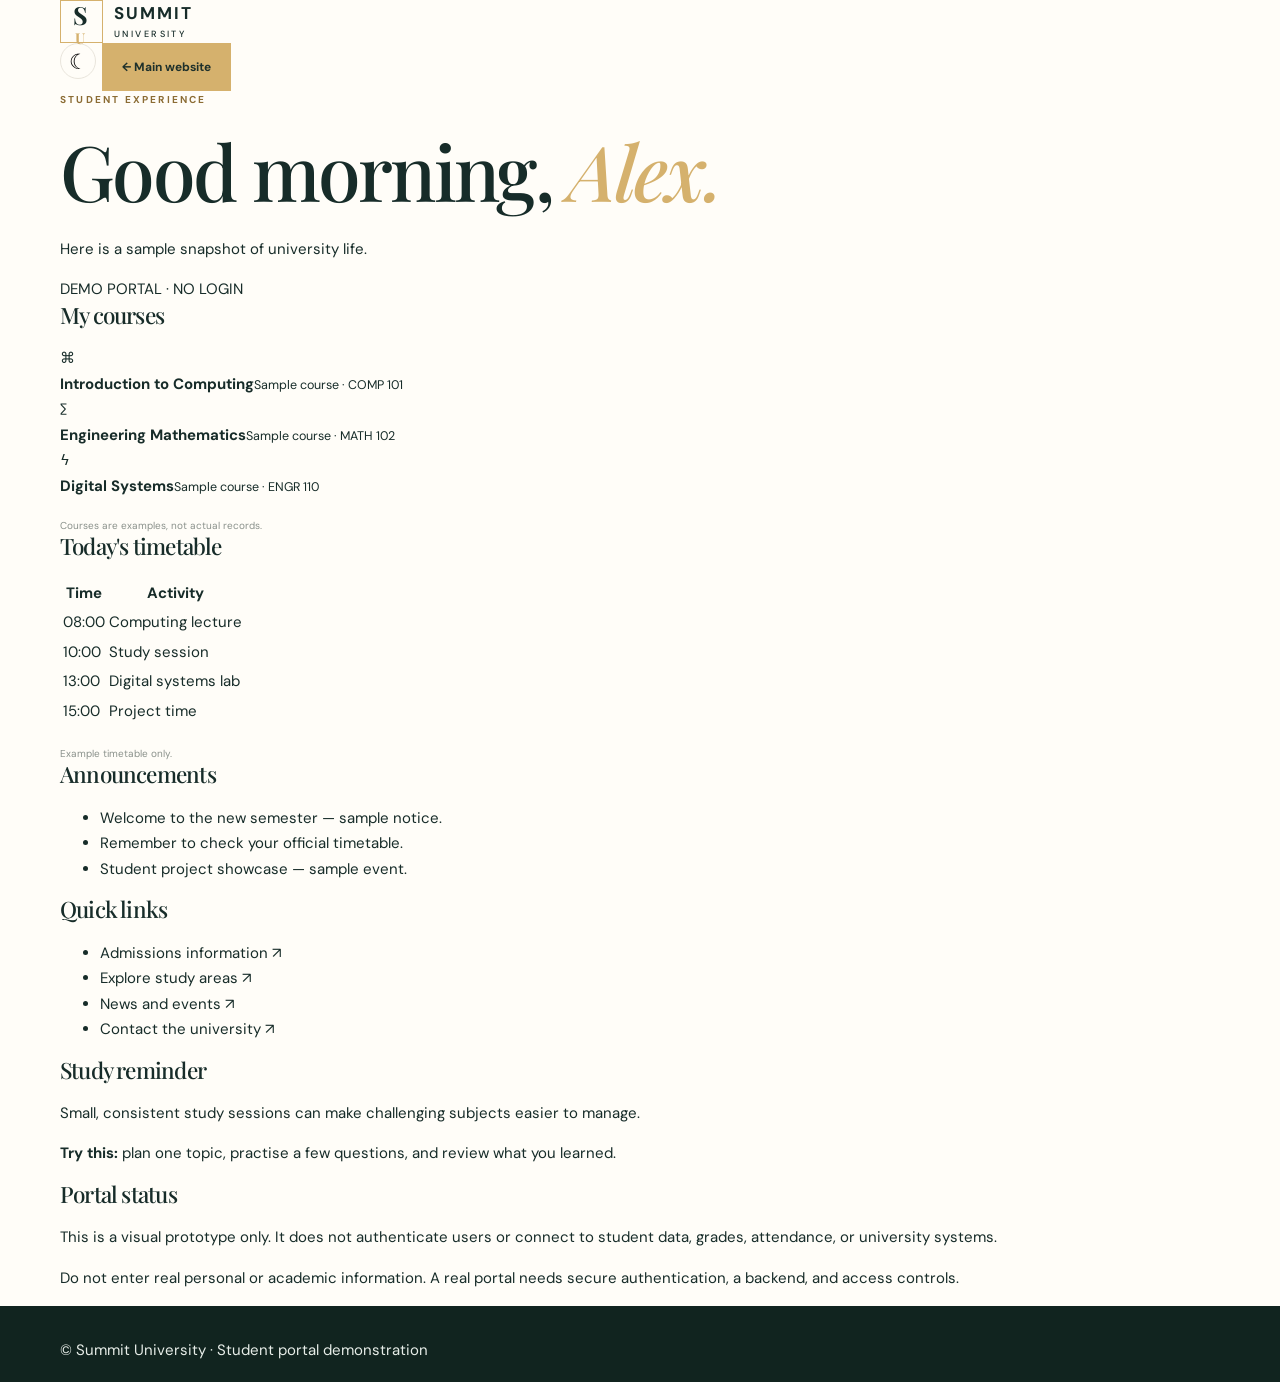
==== portal.html @ 03c4f58b "Add student portal dashboard visual demo" ====
<!doctype html>
<html lang="en">
<head><meta charset="utf-8"><meta name="viewport" content="width=device-width,initial-scale=1"><meta name="description" content="Summit University student portal visual demo"><title>Student Portal Preview | Summit University</title><link rel="preconnect" href="https://fonts.googleapis.com"><link rel="preconnect" href="https://fonts.gstatic.com" crossorigin><link href="https://fonts.googleapis.com/css2?family=DM+Sans:wght@400;500;600;700&family=Playfair+Display:wght@500;600&display=swap" rel="stylesheet"><link rel="stylesheet" href="styles.css"><script src="portal.js" defer></script></head>
<body class="portal-page"><header class="portal-header"><div class="wrap portal-nav"><a class="brand" href="index.html"><span class="crest">S<span>U</span></span><span>SUMMIT<small>UNIVERSITY</small></span></a><div class="header-tools"><button class="icon-button" id="theme-toggle" aria-label="Toggle dark mode">☾</button><a class="button gold" href="index.html">← Main website</a></div></div></header>
<main class="wrap portal-main"><div class="portal-welcome"><div><p class="eyebrow dark">STUDENT EXPERIENCE</p><h1>Good morning, <em>Alex.</em></h1><p>Here is a sample snapshot of university life.</p></div><span class="demo-label">DEMO PORTAL · NO LOGIN</span></div>
<div class="portal-grid"><section class="portal-card"><h2>My courses</h2><div class="portal-course"><span class="course-icon">⌘</span><div><b>Introduction to Computing</b><small>Sample course · COMP 101</small></div></div><div class="portal-course"><span class="course-icon">∑</span><div><b>Engineering Mathematics</b><small>Sample course · MATH 102</small></div></div><div class="portal-course"><span class="course-icon">ϟ</span><div><b>Digital Systems</b><small>Sample course · ENGR 110</small></div></div><p class="note">Courses are examples, not actual records.</p></section>
<section class="portal-card"><h2>Today's timetable</h2><table class="portal-table"><thead><tr><th>Time</th><th>Activity</th></tr></thead><tbody><tr><td>08:00</td><td>Computing lecture</td></tr><tr><td>10:00</td><td>Study session</td></tr><tr><td>13:00</td><td>Digital systems lab</td></tr><tr><td>15:00</td><td>Project time</td></tr></tbody></table><p class="note">Example timetable only.</p></section>
<section class="portal-card"><h2>Announcements</h2><ul><li>Welcome to the new semester — sample notice.</li><li>Remember to check your official timetable.</li><li>Student project showcase — sample event.</li></ul></section>
<section class="portal-card"><h2>Quick links</h2><ul><li><a href="index.html#admissions">Admissions information ↗</a></li><li><a href="index.html#academics">Explore study areas ↗</a></li><li><a href="index.html#news">News and events ↗</a></li><li><a href="index.html#contact">Contact the university ↗</a></li></ul></section>
<section class="portal-card"><h2>Study reminder</h2><p>Small, consistent study sessions can make challenging subjects easier to manage.</p><p><b>Try this:</b> plan one topic, practise a few questions, and review what you learned.</p></section>
<section class="portal-card"><h2>Portal status</h2><p>This is a visual prototype only. It does not authenticate users or connect to student data, grades, attendance, or university systems.</p><p>Do not enter real personal or academic information. A real portal needs secure authentication, a backend, and access controls.</p></section></div></main>
<footer class="portal-footer"><div class="wrap">© <span id="year"></span> Summit University · Student portal demonstration</div></footer></body></html>
---- styles.css ----
:root{--ink:#172c29;--green:#203e38;--gold:#d5b16d;--cream:#f5f2eb;--paper:#fffdf8;--muted:#6d7771;--serif:"Playfair Display",Georgia,serif;--sans:"DM Sans",Arial,sans-serif}*{box-sizing:border-box}html{scroll-behavior:smooth;scroll-padding-top:90px}body{margin:0;background:var(--paper);color:var(--ink);font-family:var(--sans);font-size:15px;line-height:1.7}img{display:block;width:100%;object-fit:cover}a{color:inherit;text-decoration:none}button,input,select,textarea{font:inherit}.wrap{width:min(1160px,calc(100% - 48px));margin:auto}.topline{background:#172c29;color:#d8ded9;font-size:11px;letter-spacing:.04em}.topinner{display:flex;justify-content:space-between;padding:8px 0}.topinner a{color:#fff}.header{background:var(--paper);position:sticky;top:0;z-index:10;border-bottom:1px solid #e9e5dc}.navrow{min-height:84px;display:flex;align-items:center;justify-content:space-between;gap:24px}.brand{display:flex;align-items:center;gap:11px;font-size:17px;font-weight:700;letter-spacing:.12em;line-height:1.15}.brand small{display:block;font-size:9px;letter-spacing:.27em;font-weight:500;margin-top:5px}.crest{height:43px;width:43px;border:1px solid var(--gold);display:grid;place-items:center;font-family:var(--serif);font-size:25px;position:relative}.crest span{font-size:15px;color:var(--gold)}nav{display:flex;align-items:center;gap:29px;font-size:12px;font-weight:600}nav a:not(.apply):hover,.underlink:hover{color:#b48b43}.apply{background:var(--green);color:#fff;padding:13px 17px}.menu{display:none;border:0;background:none;font-size:25px;color:var(--green)}.hero{min-height:600px;background:var(--green);color:white;position:relative;overflow:hidden;display:flex;align-items:center}.hero-photo{position:absolute;inset:0 0 0 39%;background:linear-gradient(90deg,#203e38 0%,rgba(32,62,56,.72) 20%,rgba(32,62,56,.1) 100%),url("https://images.unsplash.com/photo-1562774053-701939374585?auto=format&fit=crop&w=1800&q=90") center/cover}.hero-content{position:relative;padding:88px 0;z-index:1}.eyebrow{font-size:10px;letter-spacing:.22em;font-weight:700;color:var(--gold);margin:0 0 20px}.eyebrow.dark{color:#8b6c34}h1,h2,h3,p{margin-top:0}h1,h2{font-family:var(--serif);font-weight:500;letter-spacing:-.035em;line-height:1.1}h1{font-size:clamp(52px,6vw,82px);margin-bottom:24px}h1 em,h2 em{font-weight:500;color:var(--gold)}.hero-text{max-width:430px;color:#dce3de;font-size:15px;line-height:1.9}.actions{display:flex;align-items:center;gap:27px;margin:30px 0}.button{display:inline-flex;justify-content:center;align-items:center;gap:8px;border:0;padding:14px 20px;font-weight:700;font-size:12px;cursor:pointer}.gold{background:var(--gold);color:#1e302b}.gold:hover{background:#e4c58c}.underlink{font-size:12px;font-weight:700;border-bottom:1px solid currentColor;padding-bottom:4px}.hero-foot{margin-top:47px;font-family:var(--serif);font-style:italic;font-size:14px;color:#c8d3cd}.vertical{position:absolute;right:25px;bottom:40px;writing-mode:vertical-rl;font-size:9px;letter-spacing:.24em;color:#e5d5b2}.quick{background:#fffdf8;border-bottom:1px solid #e9e5dc}.quickgrid{display:grid;grid-template-columns:repeat(3,1fr)}.quickgrid>a{display:flex;align-items:center;gap:17px;padding:25px 23px;border-right:1px solid #e9e5dc}.quickgrid>a:first-child{border-left:1px solid #e9e5dc}.quickgrid>a>span{color:#a17c3f;font-size:24px}.quickgrid b,.quickgrid small{display:block}.quickgrid b{font-size:12px}.quickgrid small{font-size:11px;color:var(--muted)}.quickgrid i{margin-left:auto;font-style:normal}.section{padding:105px 0}.about{display:grid;grid-template-columns:1fr 1fr;align-items:center;gap:95px}.aboutpic{position:relative;padding:0 25px 25px 0}.aboutpic img{height:475px}.aboutpic:after{content:"";position:absolute;z-index:-1;right:0;bottom:0;width:72%;height:72%;background:#e9e2d3}.piclabel{position:absolute;left:-15px;bottom:57px;background:#fffdf8;padding:13px 18px;font-size:10px;box-shadow:0 10px 30px #15251b12}.floatcard{position:absolute;right:0;top:28px;background:var(--gold);padding:17px 22px;display:flex;flex-direction:column}.floatcard b{font-family:var(--serif);font-size:19px}.floatcard small{font-size:10px}.about h2,.section h2,.contact h2,.admissions h2{font-size:clamp(40px,4.5vw,58px);margin-bottom:24px}.about h2 em,.section h2 em{color:#a17c3f}.lead{font-family:var(--serif);font-size:20px;line-height:1.5}.muted{color:var(--muted);font-size:13px;line-height:1.9}.darklink{display:inline-block;margin-top:12px;color:var(--ink)}.stats{display:flex;gap:30px;border-top:1px solid #e3ded3;margin-top:35px;padding-top:24px}.stats div{display:flex;flex-direction:column}.stats b{font-family:var(--serif);font-size:26px;color:#a17c3f}.stats small{font-size:10px;color:var(--muted)}.academics{background:var(--cream)}.sectionhead{display:flex;align-items:end;justify-content:space-between;gap:40px;margin-bottom:35px}.sectionhead h2{margin:0}.sectionhead>.muted{max-width:390px;margin-bottom:6px}.programs{display:grid;grid-template-columns:repeat(3,1fr);gap:19px}.program{height:410px;position:relative;overflow:hidden;background:#1c302b;color:white}.program img{height:100%;transition:transform .6s}.program:hover img{transform:scale(1.06)}.shade{position:absolute;inset:0;background:linear-gradient(0deg,rgba(12,26,22,.92),transparent 78%)}.programtext{position:absolute;left:27px;right:22px;bottom:26px}.programtext small{font-size:9px;letter-spacing:.17em;color:#e6c783}.program h3{font-family:var(--serif);font-weight:500;font-size:29px;line-height:1.18;margin:12px 0 23px}.programtext a{display:flex;justify-content:space-between;border-top:1px solid #ffffff65;padding-top:12px;font-size:11px}.note{font-size:10px;color:#8a918b;line-height:1.7;margin:18px 0 0}.admissions{position:relative;background:#1c3933;color:#fff;padding:95px 0;overflow:hidden}.admitphoto{position:absolute;inset:0 0 0 54%;background:linear-gradient(90deg,#1c3933 0%,rgba(28,57,51,.82) 25%,rgba(28,57,51,.48) 100%),url("https://images.unsplash.com/photo-1523050854058-8df90110c9f1?auto=format&fit=crop&w=1200&q=85") center/cover}.admitgrid{position:relative;display:grid;grid-template-columns:.85fr 1fr;gap:100px;align-items:center}.admissions h2{font-size:55px}.admissions>div p:not(.eyebrow):not(.note){color:#d0d9d3;font-size:13px;max-width:370px;margin-bottom:25px}.steps{border-top:1px solid #ffffff4d}.steps article{display:grid;grid-template-columns:35px 1fr 18px;gap:14px;align-items:start;padding:20px 0;border-bottom:1px solid #ffffff4d}.steps article>span{font-family:var(--serif);font-size:18px;color:var(--gold)}.steps h3{font-size:14px;margin:0 0 4px}.steps article p{font-size:11px!important;margin:0!important}.steps article>b{color:var(--gold)}.lightnote{color:#c0ccc5}.newsgrid{display:grid;grid-template-columns:repeat(3,1fr);gap:27px}.newsgrid article>img{height:220px;margin-bottom:18px}.meta{font-size:9px;letter-spacing:.12em;color:#9b783c;font-weight:700;margin-bottom:9px}.newsgrid h3{font-family:var(--serif);font-size:22px;font-weight:500;line-height:1.35;margin-bottom:10px}.contact{background:#172e29;color:white;padding:90px 0}.contactgrid{display:grid;grid-template-columns:1fr 1fr;gap:100px}.contact h2{font-size:56px}.contact>div p:not(.eyebrow):not(.note){max-width:430px;color:#c7d2cc;font-size:13px}.detail{display:flex;align-items:center;gap:16px;margin-top:25px}.detail>span{width:38px;height:38px;display:grid;place-items:center;border:1px solid #71857c;color:var(--gold)}.detail small,.detail b{display:block}.detail small{font-size:9px;letter-spacing:.15em;color:#c5b183}.detail b{font-size:12px;font-weight:500}.form{background:#fffdf8;color:var(--ink);padding:30px 34px}.form h3{font-family:var(--serif);font-size:27px;font-weight:500;margin-bottom:4px}.form>p{font-size:11px;color:var(--muted)}.form label{display:block;font-size:11px;font-weight:700;margin:13px 0 5px}.form input,.form select,.form textarea{width:100%;border:1px solid #dcded7;background:white;padding:11px 12px;color:var(--ink);font-size:12px;border-radius:0}.form textarea{resize:vertical}.form .button{margin-top:18px}.form #feedback{margin:12px 0 0;color:#256b49;font-size:12px}.form .note{display:block}footer{background:#11241f;color:#e7ede8;padding:32px 0 18px}.footertop{display:flex;align-items:center;justify-content:space-between;padding-bottom:25px}.footertop p{font-family:var(--serif);font-size:18px;font-style:italic;color:#c9d2cc;margin:0}.footertop>a:last-child{font-size:11px}.footerbottom{border-top:1px solid #ffffff24;padding-top:16px;display:flex;justify-content:space-between;font-size:10px;color:#aebbb3}@media(max-width:850px){.wrap{width:min(100% - 36px,650px)}.navrow{min-height:72px}.menu{display:block}nav{display:none;position:absolute;top:72px;left:0;right:0;background:var(--paper);padding:20px 24px 26px;flex-direction:column;align-items:stretch;gap:0;border-bottom:1px solid #ddd}nav.open{display:flex}nav a{padding:12px 0}.apply{text-align:center;margin-top:8px}.hero{min-height:570px}.hero-photo{left:0;opacity:.65;background-image:linear-gradient(90deg,rgba(22,48,41,.95),rgba(22,48,41,.55)),url("https://images.unsplash.com/photo-1562774053-701939374585?auto=format&fit=crop&w=1300&q=85")}.hero-content{padding:75px 0}.vertical{display:none}.quickgrid>a{padding:18px 10px;gap:10px}.quickgrid b{font-size:10px}.quickgrid small{font-size:9px}.quickgrid>a>span{font-size:20px}.about{gap:40px}.aboutpic img{height:380px}.stats{gap:15px}.stats small{font-size:9px}.program{height:350px}.programtext{left:17px;right:15px}.program h3{font-size:24px}.admitgrid{gap:40px}.contactgrid{gap:40px}}@media(max-width:620px){.topinner{font-size:9px}.topinner span:last-child{display:none}h1{font-size:56px}.hero{min-height:550px}.hero-text{max-width:330px}.actions{align-items:flex-start;flex-direction:column;gap:17px}.quickgrid{grid-template-columns:1fr}.quickgrid>a,.quickgrid>a:first-child{border-left:0;border-right:0;border-bottom:1px solid #e9e5dc;padding:15px 4px}.quickgrid>a:last-child{border-bottom:0}.section{padding:70px 0}.about{grid-template-columns:1fr;gap:48px}.aboutpic{max-width:470px;margin:auto;width:100%}.aboutpic img{height:380px}.about h2,.section h2{font-size:46px}.sectionhead{display:block}.sectionhead>.muted{margin-top:20px}.programs,.newsgrid{grid-template-columns:1fr}.program{height:390px}.newsgrid{gap:34px}.newsgrid article>img{height:230px}.admissions{padding:70px 0}.admitphoto{inset:0;background:linear-gradient(90deg,rgba(28,57,51,.94),rgba(28,57,51,.87)),url("https://images.unsplash.com/photo-1523050854058-8df90110c9f1?auto=format&fit=crop&w=900&q=80") center/cover}.admitgrid{grid-template-columns:1fr;gap:45px}.admissions h2{font-size:48px}.contact{padding:70px 0}.contactgrid{grid-template-columns:1fr;gap:40px}.contact h2{font-size:48px}.form{padding:25px 20px}.footertop{flex-wrap:wrap;gap:22px}.footertop p{font-size:15px}.footerbottom{gap:8px;flex-direction:column}.stats{justify-content:space-between}}
/* Interactive enhancements */
.header-tools{display:flex;gap:6px}.icon-button{width:36px;height:36px;border:1px solid #e9e5dc;background:transparent;border-radius:50%;font-size:21px;cursor:pointer}.program-controls{display:flex;justify-content:space-between;align-items:center;gap:16px;margin-bottom:22px}.search-field{display:flex;align-items:center;gap:10px;border:1px solid #e9e5dc;background:#fffdf8;padding:0 13px;min-height:44px;min-width:250px}.search-field input{border:0;outline:0;background:transparent;width:100%;font-size:12px}.filter-buttons{display:flex;gap:7px;flex-wrap:wrap}.filter{border:1px solid #e9e5dc;background:#fffdf8;padding:9px 13px;font-size:11px;cursor:pointer}.filter.active,.filter:hover{background:#203e38;color:white}.program[hidden]{display:none}.empty-state{padding:24px;text-align:center;color:#6d7771}.gallery{display:grid;grid-template-columns:repeat(3,1fr);gap:14px}.gallery-item{position:relative;border:0;padding:0;height:220px;overflow:hidden;cursor:pointer;background:#203e38;color:white}.gallery-item img{height:100%;transition:transform .4s}.gallery-item:hover img{transform:scale(1.05)}.gallery-item span{position:absolute;left:14px;bottom:12px;font-size:12px;font-weight:700;text-shadow:0 1px 5px #000}.faq-layout{display:grid;grid-template-columns:.8fr 1.2fr;gap:70px}.faq-list details{border-bottom:1px solid #e9e5dc}.faq-list details:first-child{border-top:1px solid #e9e5dc}.faq-list summary{cursor:pointer;padding:18px 24px 18px 0;font-size:13px;font-weight:700}.faq-list details p{font-size:12px;color:#6d7771}.portal-promo{background:#203e38;color:white;padding:48px 0}.portal-promo-inner{display:flex;align-items:center;justify-content:space-between;gap:28px}.portal-promo h2{font:500 36px var(--serif);margin-bottom:10px}.portal-promo p:not(.eyebrow){color:#d0d9d3;font-size:12px}.back-top{position:fixed;right:20px;bottom:20px;width:42px;height:42px;border:0;border-radius:50%;background:#d5b16d;color:#1e302b;font-size:22px;cursor:pointer;opacity:0;pointer-events:none;z-index:8}.back-top.visible{opacity:1;pointer-events:auto}.modal{border:1px solid #e9e5dc;padding:24px;width:min(650px,calc(100% - 28px));max-height:85vh;overflow:auto;background:#fffdf8;color:#172c29}.modal::backdrop{background:#07140fc9}.modal form{display:flex;justify-content:flex-end}.modal-close{border:0;background:transparent;font-size:28px;cursor:pointer}.search-results a{display:block;padding:12px;border-bottom:1px solid #e9e5dc}.image-modal img{max-height:70vh;object-fit:contain}.footer-links{display:flex;flex-wrap:wrap;gap:16px;font-size:11px}
@media(max-width:850px){.program-controls{align-items:stretch;flex-direction:column}.search-field{min-width:0}.faq-layout{gap:30px}}
@media(max-width:620px){.gallery{grid-template-columns:1fr 1fr}.gallery-item{height:170px}.faq-layout{grid-template-columns:1fr;gap:20px}.portal-promo-inner{align-items:flex-start;flex-direction:column}.footer-links{width:100%}}
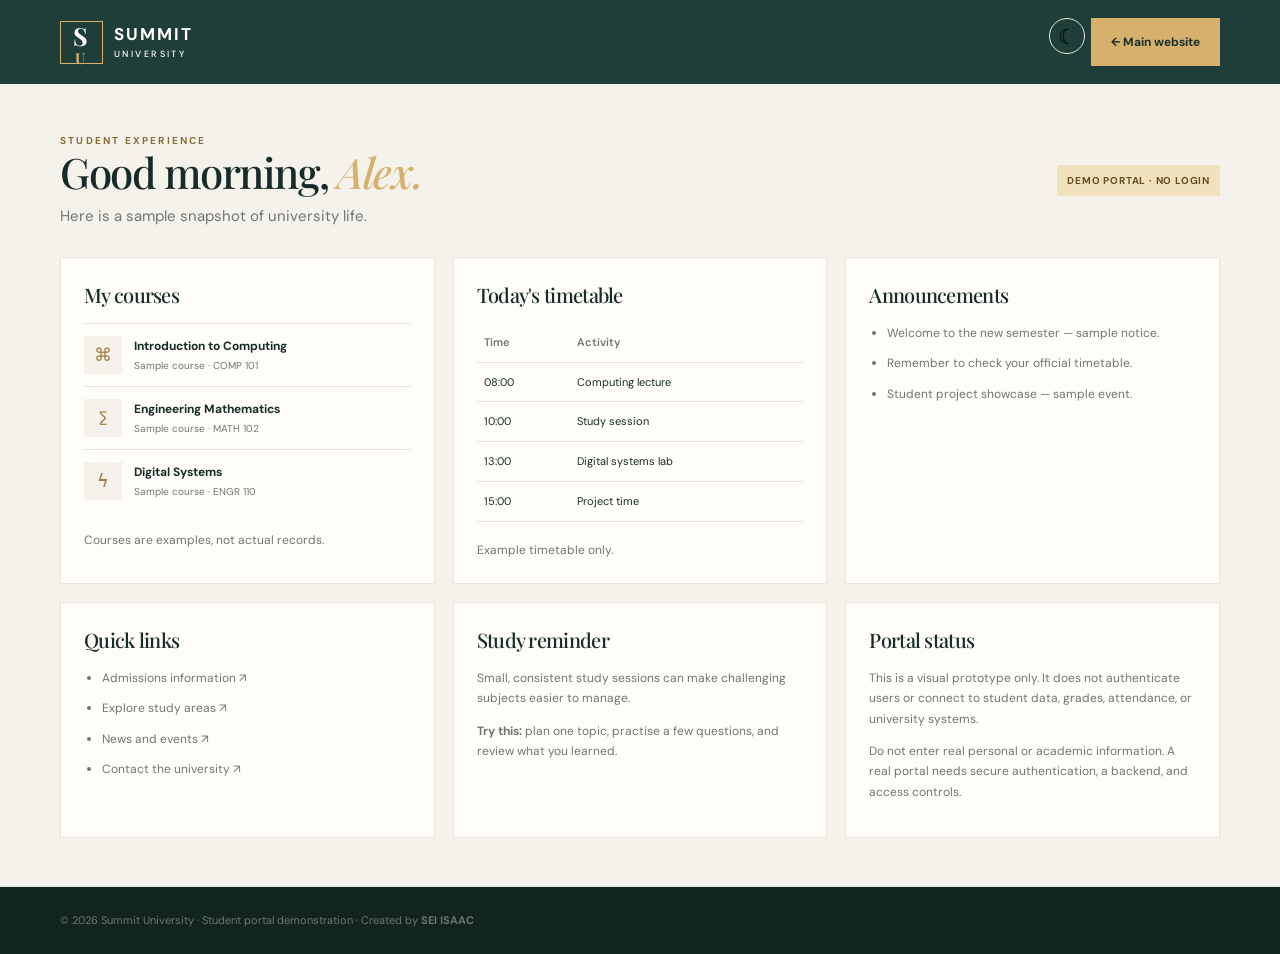
==== commit f6a1bd0d: "Credit SEI ISAAC on student portal preview" ====
--- a/portal.html
+++ b/portal.html
@@ -9,4 +9,4 @@
 <section class="portal-card"><h2>Quick links</h2><ul><li><a href="index.html#admissions">Admissions information ↗</a></li><li><a href="index.html#academics">Explore study areas ↗</a></li><li><a href="index.html#news">News and events ↗</a></li><li><a href="index.html#contact">Contact the university ↗</a></li></ul></section>
 <section class="portal-card"><h2>Study reminder</h2><p>Small, consistent study sessions can make challenging subjects easier to manage.</p><p><b>Try this:</b> plan one topic, practise a few questions, and review what you learned.</p></section>
 <section class="portal-card"><h2>Portal status</h2><p>This is a visual prototype only. It does not authenticate users or connect to student data, grades, attendance, or university systems.</p><p>Do not enter real personal or academic information. A real portal needs secure authentication, a backend, and access controls.</p></section></div></main>
-<footer class="portal-footer"><div class="wrap">© <span id="year"></span> Summit University · Student portal demonstration</div></footer></body></html>+<footer class="portal-footer"><div class="wrap">© <span id="year"></span> Summit University · Student portal demonstration · Created by <strong class="creator-credit">SEI ISAAC</strong></div></footer></body></html>
--- a/styles.css
+++ b/styles.css
@@ -3,3 +3,21 @@
 .header-tools{display:flex;gap:6px}.icon-button{width:36px;height:36px;border:1px solid #e9e5dc;background:transparent;border-radius:50%;font-size:21px;cursor:pointer}.program-controls{display:flex;justify-content:space-between;align-items:center;gap:16px;margin-bottom:22px}.search-field{display:flex;align-items:center;gap:10px;border:1px solid #e9e5dc;background:#fffdf8;padding:0 13px;min-height:44px;min-width:250px}.search-field input{border:0;outline:0;background:transparent;width:100%;font-size:12px}.filter-buttons{display:flex;gap:7px;flex-wrap:wrap}.filter{border:1px solid #e9e5dc;background:#fffdf8;padding:9px 13px;font-size:11px;cursor:pointer}.filter.active,.filter:hover{background:#203e38;color:white}.program[hidden]{display:none}.empty-state{padding:24px;text-align:center;color:#6d7771}.gallery{display:grid;grid-template-columns:repeat(3,1fr);gap:14px}.gallery-item{position:relative;border:0;padding:0;height:220px;overflow:hidden;cursor:pointer;background:#203e38;color:white}.gallery-item img{height:100%;transition:transform .4s}.gallery-item:hover img{transform:scale(1.05)}.gallery-item span{position:absolute;left:14px;bottom:12px;font-size:12px;font-weight:700;text-shadow:0 1px 5px #000}.faq-layout{display:grid;grid-template-columns:.8fr 1.2fr;gap:70px}.faq-list details{border-bottom:1px solid #e9e5dc}.faq-list details:first-child{border-top:1px solid #e9e5dc}.faq-list summary{cursor:pointer;padding:18px 24px 18px 0;font-size:13px;font-weight:700}.faq-list details p{font-size:12px;color:#6d7771}.portal-promo{background:#203e38;color:white;padding:48px 0}.portal-promo-inner{display:flex;align-items:center;justify-content:space-between;gap:28px}.portal-promo h2{font:500 36px var(--serif);margin-bottom:10px}.portal-promo p:not(.eyebrow){color:#d0d9d3;font-size:12px}.back-top{position:fixed;right:20px;bottom:20px;width:42px;height:42px;border:0;border-radius:50%;background:#d5b16d;color:#1e302b;font-size:22px;cursor:pointer;opacity:0;pointer-events:none;z-index:8}.back-top.visible{opacity:1;pointer-events:auto}.modal{border:1px solid #e9e5dc;padding:24px;width:min(650px,calc(100% - 28px));max-height:85vh;overflow:auto;background:#fffdf8;color:#172c29}.modal::backdrop{background:#07140fc9}.modal form{display:flex;justify-content:flex-end}.modal-close{border:0;background:transparent;font-size:28px;cursor:pointer}.search-results a{display:block;padding:12px;border-bottom:1px solid #e9e5dc}.image-modal img{max-height:70vh;object-fit:contain}.footer-links{display:flex;flex-wrap:wrap;gap:16px;font-size:11px}
 @media(max-width:850px){.program-controls{align-items:stretch;flex-direction:column}.search-field{min-width:0}.faq-layout{gap:30px}}
 @media(max-width:620px){.gallery{grid-template-columns:1fr 1fr}.gallery-item{height:170px}.faq-layout{grid-template-columns:1fr;gap:20px}.portal-promo-inner{align-items:flex-start;flex-direction:column}.footer-links{width:100%}}
+
+/* Student portal preview */
+.portal-page{min-height:100vh;background:#f5f2eb}.portal-header{background:#203e38;color:white;padding:18px 0}.portal-nav{display:flex;justify-content:space-between;align-items:center;gap:18px}.portal-main{padding:48px 0}.portal-welcome{display:flex;justify-content:space-between;gap:20px;align-items:center;margin-bottom:28px}.portal-welcome h1{font-size:42px;margin:0 0 8px}.portal-welcome p{color:#6d7771;margin:0}.demo-label{display:inline-block;padding:7px 10px;background:#f1e2bd;color:#654b1e;font-size:10px;font-weight:700;letter-spacing:.08em}.portal-grid{display:grid;grid-template-columns:repeat(3,1fr);gap:18px}.portal-card{background:#fffdf8;border:1px solid #e9e5dc;padding:23px}.portal-card h2{font:500 20px var(--serif);margin:0 0 15px}.portal-card p,.portal-card li{font-size:12px;color:#6d7771}.portal-card ul{padding-left:18px}.portal-card li{margin-bottom:10px}.portal-course{display:flex;align-items:center;gap:12px;padding:12px 0;border-top:1px solid #e9e5dc}.course-icon{width:38px;height:38px;background:#f5f2eb;display:grid;place-items:center;color:#a17c3f;font-size:18px}.portal-course b,.portal-course small{display:block}.portal-course b{font-size:12px}.portal-course small{font-size:10px;color:#6d7771}.portal-table{width:100%;border-collapse:collapse;font-size:11px}.portal-table th,.portal-table td{text-align:left;padding:10px 7px;border-bottom:1px solid #e9e5dc}.portal-table th{color:#6d7771;font-weight:600}.portal-footer{padding:24px 0;color:#6d7771;font-size:11px;border-top:1px solid #e9e5dc}.portal-page[data-theme="dark"]{background:#111d19;color:#e9eee9}.portal-page[data-theme="dark"] .portal-card{background:#1b2b25;color:#e9eee9;border-color:#34453e}.portal-page[data-theme="dark"] .portal-card p,.portal-page[data-theme="dark"] .portal-welcome p{color:#aab7af}@media(max-width:850px){.portal-grid{grid-template-columns:repeat(2,1fr)}}@media(max-width:620px){.portal-main{padding:32px 0}.portal-welcome{align-items:flex-start;flex-direction:column}.portal-welcome h1{font-size:34px}.portal-grid{grid-template-columns:1fr}.portal-nav .brand{font-size:14px}}
+
+/* Accessibility and theme refinements */
+.skip-link{position:absolute;left:12px;top:-100px;background:#d5b16d;color:#172c29;padding:10px 14px;z-index:99}.skip-link:focus{top:12px}
+html[data-theme="dark"] body,html[data-theme="dark"] .header,html[data-theme="dark"] .quick{background:var(--paper);color:var(--ink)}
+html[data-theme="dark"] .academics,html[data-theme="dark"] .faq-section{background:var(--cream)}
+html[data-theme="dark"] .quickgrid>a,html[data-theme="dark"] .stats,html[data-theme="dark"] .faq-list details{border-color:var(--line)}
+html[data-theme="dark"] .form,html[data-theme="dark"] .piclabel,html[data-theme="dark"] .modal{background:var(--card);color:var(--ink)}
+html[data-theme="dark"] .form input,html[data-theme="dark"] .form textarea,html[data-theme="dark"] .form select{background:#14231e;color:var(--ink);border-color:var(--line)}
+html[data-theme="dark"] .filter,html[data-theme="dark"] .search-field{background:var(--card);color:var(--ink);border-color:var(--line)}
+html[data-theme="dark"] .filter.active{background:var(--green);color:white}
+html[data-theme="dark"] .events-panel{background:var(--cream)}
+html[data-theme="dark"] .portal-page{background:#111d19;color:#e9eee9}
+html[data-theme="dark"] .portal-card{background:#1b2b25;color:#e9eee9;border-color:#34453e}
+html[data-theme="dark"] .portal-card p,html[data-theme="dark"] .portal-welcome p{color:#aab7af}
+@media(prefers-reduced-motion:reduce){html{scroll-behavior:auto}*,*::before,*::after{transition:none!important}}
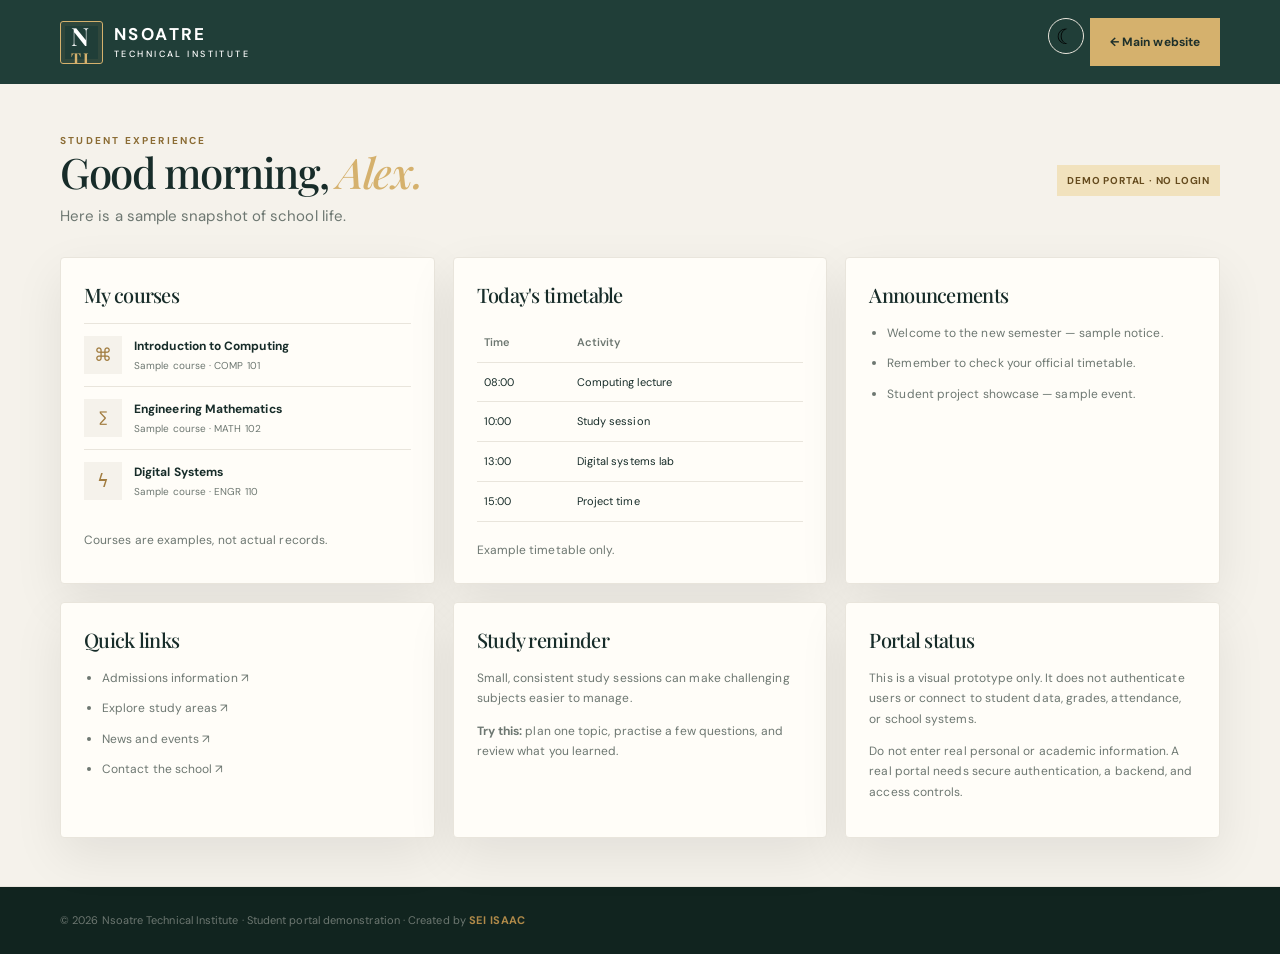
==== commit a68c17ed: "Rebrand student portal preview for NTI" ====
--- a/portal.html
+++ b/portal.html
@@ -1,12 +1,12 @@
 <!doctype html>
 <html lang="en">
-<head><meta charset="utf-8"><meta name="viewport" content="width=device-width,initial-scale=1"><meta name="description" content="Summit University student portal visual demo"><title>Student Portal Preview | Summit University</title><link rel="preconnect" href="https://fonts.googleapis.com"><link rel="preconnect" href="https://fonts.gstatic.com" crossorigin><link href="https://fonts.googleapis.com/css2?family=DM+Sans:wght@400;500;600;700&family=Playfair+Display:wght@500;600&display=swap" rel="stylesheet"><link rel="stylesheet" href="styles.css"><script src="portal.js" defer></script></head>
-<body class="portal-page"><header class="portal-header"><div class="wrap portal-nav"><a class="brand" href="index.html"><span class="crest">S<span>U</span></span><span>SUMMIT<small>UNIVERSITY</small></span></a><div class="header-tools"><button class="icon-button" id="theme-toggle" aria-label="Toggle dark mode">☾</button><a class="button gold" href="index.html">← Main website</a></div></div></header>
-<main class="wrap portal-main"><div class="portal-welcome"><div><p class="eyebrow dark">STUDENT EXPERIENCE</p><h1>Good morning, <em>Alex.</em></h1><p>Here is a sample snapshot of university life.</p></div><span class="demo-label">DEMO PORTAL · NO LOGIN</span></div>
+<head><meta charset="utf-8"><meta name="viewport" content="width=device-width,initial-scale=1"><meta name="description" content="Nsoatre Technical Institute student portal visual demo"><title>Student Portal Preview | Nsoatre Technical Institute</title><link rel="preconnect" href="https://fonts.googleapis.com"><link rel="preconnect" href="https://fonts.gstatic.com" crossorigin><link href="https://fonts.googleapis.com/css2?family=DM+Sans:wght@400;500;600;700&family=Playfair+Display:wght@500;600&display=swap" rel="stylesheet"><link rel="stylesheet" href="styles.css"><script src="portal.js" defer></script></head>
+<body class="portal-page"><header class="portal-header"><div class="wrap portal-nav"><a class="brand" href="index.html"><span class="crest">N<span>TI</span></span><span>NSOATRE<small>TECHNICAL INSTITUTE</small></span></a><div class="header-tools"><button class="icon-button" id="theme-toggle" aria-label="Toggle dark mode">☾</button><a class="button gold" href="index.html">← Main website</a></div></div></header>
+<main class="wrap portal-main"><div class="portal-welcome"><div><p class="eyebrow dark">STUDENT EXPERIENCE</p><h1>Good morning, <em>Alex.</em></h1><p>Here is a sample snapshot of school life.</p></div><span class="demo-label">DEMO PORTAL · NO LOGIN</span></div>
 <div class="portal-grid"><section class="portal-card"><h2>My courses</h2><div class="portal-course"><span class="course-icon">⌘</span><div><b>Introduction to Computing</b><small>Sample course · COMP 101</small></div></div><div class="portal-course"><span class="course-icon">∑</span><div><b>Engineering Mathematics</b><small>Sample course · MATH 102</small></div></div><div class="portal-course"><span class="course-icon">ϟ</span><div><b>Digital Systems</b><small>Sample course · ENGR 110</small></div></div><p class="note">Courses are examples, not actual records.</p></section>
 <section class="portal-card"><h2>Today's timetable</h2><table class="portal-table"><thead><tr><th>Time</th><th>Activity</th></tr></thead><tbody><tr><td>08:00</td><td>Computing lecture</td></tr><tr><td>10:00</td><td>Study session</td></tr><tr><td>13:00</td><td>Digital systems lab</td></tr><tr><td>15:00</td><td>Project time</td></tr></tbody></table><p class="note">Example timetable only.</p></section>
 <section class="portal-card"><h2>Announcements</h2><ul><li>Welcome to the new semester — sample notice.</li><li>Remember to check your official timetable.</li><li>Student project showcase — sample event.</li></ul></section>
-<section class="portal-card"><h2>Quick links</h2><ul><li><a href="index.html#admissions">Admissions information ↗</a></li><li><a href="index.html#academics">Explore study areas ↗</a></li><li><a href="index.html#news">News and events ↗</a></li><li><a href="index.html#contact">Contact the university ↗</a></li></ul></section>
+<section class="portal-card"><h2>Quick links</h2><ul><li><a href="index.html#admissions">Admissions information ↗</a></li><li><a href="index.html#academics">Explore study areas ↗</a></li><li><a href="index.html#news">News and events ↗</a></li><li><a href="index.html#contact">Contact the school ↗</a></li></ul></section>
 <section class="portal-card"><h2>Study reminder</h2><p>Small, consistent study sessions can make challenging subjects easier to manage.</p><p><b>Try this:</b> plan one topic, practise a few questions, and review what you learned.</p></section>
-<section class="portal-card"><h2>Portal status</h2><p>This is a visual prototype only. It does not authenticate users or connect to student data, grades, attendance, or university systems.</p><p>Do not enter real personal or academic information. A real portal needs secure authentication, a backend, and access controls.</p></section></div></main>
-<footer class="portal-footer"><div class="wrap">© <span id="year"></span> Summit University · Student portal demonstration · Created by <strong class="creator-credit">SEI ISAAC</strong></div></footer></body></html>+<section class="portal-card"><h2>Portal status</h2><p>This is a visual prototype only. It does not authenticate users or connect to student data, grades, attendance, or school systems.</p><p>Do not enter real personal or academic information. A real portal needs secure authentication, a backend, and access controls.</p></section></div></main>
+<footer class="portal-footer"><div class="wrap">© <span id="year"></span> Nsoatre Technical Institute · Student portal demonstration · Created by <strong class="creator-credit">SEI ISAAC</strong></div></footer></body></html>
--- a/styles.css
+++ b/styles.css
@@ -1,4 +1,4 @@
-:root{--ink:#172c29;--green:#203e38;--gold:#d5b16d;--cream:#f5f2eb;--paper:#fffdf8;--muted:#6d7771;--serif:"Playfair Display",Georgia,serif;--sans:"DM Sans",Arial,sans-serif}*{box-sizing:border-box}html{scroll-behavior:smooth;scroll-padding-top:90px}body{margin:0;background:var(--paper);color:var(--ink);font-family:var(--sans);font-size:15px;line-height:1.7}img{display:block;width:100%;object-fit:cover}a{color:inherit;text-decoration:none}button,input,select,textarea{font:inherit}.wrap{width:min(1160px,calc(100% - 48px));margin:auto}.topline{background:#172c29;color:#d8ded9;font-size:11px;letter-spacing:.04em}.topinner{display:flex;justify-content:space-between;padding:8px 0}.topinner a{color:#fff}.header{background:var(--paper);position:sticky;top:0;z-index:10;border-bottom:1px solid #e9e5dc}.navrow{min-height:84px;display:flex;align-items:center;justify-content:space-between;gap:24px}.brand{display:flex;align-items:center;gap:11px;font-size:17px;font-weight:700;letter-spacing:.12em;line-height:1.15}.brand small{display:block;font-size:9px;letter-spacing:.27em;font-weight:500;margin-top:5px}.crest{height:43px;width:43px;border:1px solid var(--gold);display:grid;place-items:center;font-family:var(--serif);font-size:25px;position:relative}.crest span{font-size:15px;color:var(--gold)}nav{display:flex;align-items:center;gap:29px;font-size:12px;font-weight:600}nav a:not(.apply):hover,.underlink:hover{color:#b48b43}.apply{background:var(--green);color:#fff;padding:13px 17px}.menu{display:none;border:0;background:none;font-size:25px;color:var(--green)}.hero{min-height:600px;background:var(--green);color:white;position:relative;overflow:hidden;display:flex;align-items:center}.hero-photo{position:absolute;inset:0 0 0 39%;background:linear-gradient(90deg,#203e38 0%,rgba(32,62,56,.72) 20%,rgba(32,62,56,.1) 100%),url("https://images.unsplash.com/photo-1562774053-701939374585?auto=format&fit=crop&w=1800&q=90") center/cover}.hero-content{position:relative;padding:88px 0;z-index:1}.eyebrow{font-size:10px;letter-spacing:.22em;font-weight:700;color:var(--gold);margin:0 0 20px}.eyebrow.dark{color:#8b6c34}h1,h2,h3,p{margin-top:0}h1,h2{font-family:var(--serif);font-weight:500;letter-spacing:-.035em;line-height:1.1}h1{font-size:clamp(52px,6vw,82px);margin-bottom:24px}h1 em,h2 em{font-weight:500;color:var(--gold)}.hero-text{max-width:430px;color:#dce3de;font-size:15px;line-height:1.9}.actions{display:flex;align-items:center;gap:27px;margin:30px 0}.button{display:inline-flex;justify-content:center;align-items:center;gap:8px;border:0;padding:14px 20px;font-weight:700;font-size:12px;cursor:pointer}.gold{background:var(--gold);color:#1e302b}.gold:hover{background:#e4c58c}.underlink{font-size:12px;font-weight:700;border-bottom:1px solid currentColor;padding-bottom:4px}.hero-foot{margin-top:47px;font-family:var(--serif);font-style:italic;font-size:14px;color:#c8d3cd}.vertical{position:absolute;right:25px;bottom:40px;writing-mode:vertical-rl;font-size:9px;letter-spacing:.24em;color:#e5d5b2}.quick{background:#fffdf8;border-bottom:1px solid #e9e5dc}.quickgrid{display:grid;grid-template-columns:repeat(3,1fr)}.quickgrid>a{display:flex;align-items:center;gap:17px;padding:25px 23px;border-right:1px solid #e9e5dc}.quickgrid>a:first-child{border-left:1px solid #e9e5dc}.quickgrid>a>span{color:#a17c3f;font-size:24px}.quickgrid b,.quickgrid small{display:block}.quickgrid b{font-size:12px}.quickgrid small{font-size:11px;color:var(--muted)}.quickgrid i{margin-left:auto;font-style:normal}.section{padding:105px 0}.about{display:grid;grid-template-columns:1fr 1fr;align-items:center;gap:95px}.aboutpic{position:relative;padding:0 25px 25px 0}.aboutpic img{height:475px}.aboutpic:after{content:"";position:absolute;z-index:-1;right:0;bottom:0;width:72%;height:72%;background:#e9e2d3}.piclabel{position:absolute;left:-15px;bottom:57px;background:#fffdf8;padding:13px 18px;font-size:10px;box-shadow:0 10px 30px #15251b12}.floatcard{position:absolute;right:0;top:28px;background:var(--gold);padding:17px 22px;display:flex;flex-direction:column}.floatcard b{font-family:var(--serif);font-size:19px}.floatcard small{font-size:10px}.about h2,.section h2,.contact h2,.admissions h2{font-size:clamp(40px,4.5vw,58px);margin-bottom:24px}.about h2 em,.section h2 em{color:#a17c3f}.lead{font-family:var(--serif);font-size:20px;line-height:1.5}.muted{color:var(--muted);font-size:13px;line-height:1.9}.darklink{display:inline-block;margin-top:12px;color:var(--ink)}.stats{display:flex;gap:30px;border-top:1px solid #e3ded3;margin-top:35px;padding-top:24px}.stats div{display:flex;flex-direction:column}.stats b{font-family:var(--serif);font-size:26px;color:#a17c3f}.stats small{font-size:10px;color:var(--muted)}.academics{background:var(--cream)}.sectionhead{display:flex;align-items:end;justify-content:space-between;gap:40px;margin-bottom:35px}.sectionhead h2{margin:0}.sectionhead>.muted{max-width:390px;margin-bottom:6px}.programs{display:grid;grid-template-columns:repeat(3,1fr);gap:19px}.program{height:410px;position:relative;overflow:hidden;background:#1c302b;color:white}.program img{height:100%;transition:transform .6s}.program:hover img{transform:scale(1.06)}.shade{position:absolute;inset:0;background:linear-gradient(0deg,rgba(12,26,22,.92),transparent 78%)}.programtext{position:absolute;left:27px;right:22px;bottom:26px}.programtext small{font-size:9px;letter-spacing:.17em;color:#e6c783}.program h3{font-family:var(--serif);font-weight:500;font-size:29px;line-height:1.18;margin:12px 0 23px}.programtext a{display:flex;justify-content:space-between;border-top:1px solid #ffffff65;padding-top:12px;font-size:11px}.note{font-size:10px;color:#8a918b;line-height:1.7;margin:18px 0 0}.admissions{position:relative;background:#1c3933;color:#fff;padding:95px 0;overflow:hidden}.admitphoto{position:absolute;inset:0 0 0 54%;background:linear-gradient(90deg,#1c3933 0%,rgba(28,57,51,.82) 25%,rgba(28,57,51,.48) 100%),url("https://images.unsplash.com/photo-1523050854058-8df90110c9f1?auto=format&fit=crop&w=1200&q=85") center/cover}.admitgrid{position:relative;display:grid;grid-template-columns:.85fr 1fr;gap:100px;align-items:center}.admissions h2{font-size:55px}.admissions>div p:not(.eyebrow):not(.note){color:#d0d9d3;font-size:13px;max-width:370px;margin-bottom:25px}.steps{border-top:1px solid #ffffff4d}.steps article{display:grid;grid-template-columns:35px 1fr 18px;gap:14px;align-items:start;padding:20px 0;border-bottom:1px solid #ffffff4d}.steps article>span{font-family:var(--serif);font-size:18px;color:var(--gold)}.steps h3{font-size:14px;margin:0 0 4px}.steps article p{font-size:11px!important;margin:0!important}.steps article>b{color:var(--gold)}.lightnote{color:#c0ccc5}.newsgrid{display:grid;grid-template-columns:repeat(3,1fr);gap:27px}.newsgrid article>img{height:220px;margin-bottom:18px}.meta{font-size:9px;letter-spacing:.12em;color:#9b783c;font-weight:700;margin-bottom:9px}.newsgrid h3{font-family:var(--serif);font-size:22px;font-weight:500;line-height:1.35;margin-bottom:10px}.contact{background:#172e29;color:white;padding:90px 0}.contactgrid{display:grid;grid-template-columns:1fr 1fr;gap:100px}.contact h2{font-size:56px}.contact>div p:not(.eyebrow):not(.note){max-width:430px;color:#c7d2cc;font-size:13px}.detail{display:flex;align-items:center;gap:16px;margin-top:25px}.detail>span{width:38px;height:38px;display:grid;place-items:center;border:1px solid #71857c;color:var(--gold)}.detail small,.detail b{display:block}.detail small{font-size:9px;letter-spacing:.15em;color:#c5b183}.detail b{font-size:12px;font-weight:500}.form{background:#fffdf8;color:var(--ink);padding:30px 34px}.form h3{font-family:var(--serif);font-size:27px;font-weight:500;margin-bottom:4px}.form>p{font-size:11px;color:var(--muted)}.form label{display:block;font-size:11px;font-weight:700;margin:13px 0 5px}.form input,.form select,.form textarea{width:100%;border:1px solid #dcded7;background:white;padding:11px 12px;color:var(--ink);font-size:12px;border-radius:0}.form textarea{resize:vertical}.form .button{margin-top:18px}.form #feedback{margin:12px 0 0;color:#256b49;font-size:12px}.form .note{display:block}footer{background:#11241f;color:#e7ede8;padding:32px 0 18px}.footertop{display:flex;align-items:center;justify-content:space-between;padding-bottom:25px}.footertop p{font-family:var(--serif);font-size:18px;font-style:italic;color:#c9d2cc;margin:0}.footertop>a:last-child{font-size:11px}.footerbottom{border-top:1px solid #ffffff24;padding-top:16px;display:flex;justify-content:space-between;font-size:10px;color:#aebbb3}@media(max-width:850px){.wrap{width:min(100% - 36px,650px)}.navrow{min-height:72px}.menu{display:block}nav{display:none;position:absolute;top:72px;left:0;right:0;background:var(--paper);padding:20px 24px 26px;flex-direction:column;align-items:stretch;gap:0;border-bottom:1px solid #ddd}nav.open{display:flex}nav a{padding:12px 0}.apply{text-align:center;margin-top:8px}.hero{min-height:570px}.hero-photo{left:0;opacity:.65;background-image:linear-gradient(90deg,rgba(22,48,41,.95),rgba(22,48,41,.55)),url("https://images.unsplash.com/photo-1562774053-701939374585?auto=format&fit=crop&w=1300&q=85")}.hero-content{padding:75px 0}.vertical{display:none}.quickgrid>a{padding:18px 10px;gap:10px}.quickgrid b{font-size:10px}.quickgrid small{font-size:9px}.quickgrid>a>span{font-size:20px}.about{gap:40px}.aboutpic img{height:380px}.stats{gap:15px}.stats small{font-size:9px}.program{height:350px}.programtext{left:17px;right:15px}.program h3{font-size:24px}.admitgrid{gap:40px}.contactgrid{gap:40px}}@media(max-width:620px){.topinner{font-size:9px}.topinner span:last-child{display:none}h1{font-size:56px}.hero{min-height:550px}.hero-text{max-width:330px}.actions{align-items:flex-start;flex-direction:column;gap:17px}.quickgrid{grid-template-columns:1fr}.quickgrid>a,.quickgrid>a:first-child{border-left:0;border-right:0;border-bottom:1px solid #e9e5dc;padding:15px 4px}.quickgrid>a:last-child{border-bottom:0}.section{padding:70px 0}.about{grid-template-columns:1fr;gap:48px}.aboutpic{max-width:470px;margin:auto;width:100%}.aboutpic img{height:380px}.about h2,.section h2{font-size:46px}.sectionhead{display:block}.sectionhead>.muted{margin-top:20px}.programs,.newsgrid{grid-template-columns:1fr}.program{height:390px}.newsgrid{gap:34px}.newsgrid article>img{height:230px}.admissions{padding:70px 0}.admitphoto{inset:0;background:linear-gradient(90deg,rgba(28,57,51,.94),rgba(28,57,51,.87)),url("https://images.unsplash.com/photo-1523050854058-8df90110c9f1?auto=format&fit=crop&w=900&q=80") center/cover}.admitgrid{grid-template-columns:1fr;gap:45px}.admissions h2{font-size:48px}.contact{padding:70px 0}.contactgrid{grid-template-columns:1fr;gap:40px}.contact h2{font-size:48px}.form{padding:25px 20px}.footertop{flex-wrap:wrap;gap:22px}.footertop p{font-size:15px}.footerbottom{gap:8px;flex-direction:column}.stats{justify-content:space-between}}
+:root{--ink:#172c29;--green:#203e38;--gold:#d5b16d;--cream:#f5f2eb;--paper:#fffdf8;--muted:#6d7771;--serif:"Playfair Display",Georgia,serif;--sans:"DM Sans",Arial,sans-serif}*{box-sizing:border-box}html{scroll-behavior:smooth;scroll-padding-top:90px}body{margin:0;background:var(--paper);color:var(--ink);font-family:var(--sans);font-size:15px;line-height:1.7}img{display:block;width:100%;object-fit:cover}a{color:inherit;text-decoration:none}button,input,select,textarea{font:inherit}.wrap{width:min(1160px,calc(100% - 48px));margin:auto}.topline{background:#172c29;color:#d8ded9;font-size:11px;letter-spacing:.04em}.topinner{display:flex;justify-content:space-between;padding:8px 0}.topinner a{color:#fff}.header{background:var(--paper);position:sticky;top:0;z-index:10;border-bottom:1px solid #e9e5dc}.navrow{min-height:84px;display:flex;align-items:center;justify-content:space-between;gap:24px}.brand{display:flex;align-items:center;gap:11px;font-size:17px;font-weight:700;letter-spacing:.12em;line-height:1.15}.brand small{display:block;font-size:9px;letter-spacing:.27em;font-weight:500;margin-top:5px}.crest{height:43px;width:43px;border:1px solid var(--gold);display:grid;place-items:center;font-family:var(--serif);font-size:25px;position:relative}.crest span{font-size:15px;color:var(--gold)}nav{display:flex;align-items:center;gap:29px;font-size:12px;font-weight:600}nav a:not(.apply):hover,.underlink:hover{color:#b48b43}.apply{background:var(--green);color:#fff;padding:13px 17px}.menu{display:none;border:0;background:none;font-size:25px;color:var(--green)}.hero{min-height:600px;background:var(--green);color:white;position:relative;overflow:hidden;display:flex;align-items:center}.hero-photo{position:absolute;inset:0 0 0 39%;background:linear-gradient(90deg,#203e38 0%,rgba(32,62,56,.72) 20%,rgba(32,62,56,.1) 100%),url("https://sdbaos.org/storage/2022/08/IMG-20210501-WA0004.jpg") center/cover}.hero-content{position:relative;padding:88px 0;z-index:1}.eyebrow{font-size:10px;letter-spacing:.22em;font-weight:700;color:var(--gold);margin:0 0 20px}.eyebrow.dark{color:#8b6c34}h1,h2,h3,p{margin-top:0}h1,h2{font-family:var(--serif);font-weight:500;letter-spacing:-.035em;line-height:1.1}h1{font-size:clamp(52px,6vw,82px);margin-bottom:24px}h1 em,h2 em{font-weight:500;color:var(--gold)}.hero-text{max-width:430px;color:#dce3de;font-size:15px;line-height:1.9}.actions{display:flex;align-items:center;gap:27px;margin:30px 0}.button{display:inline-flex;justify-content:center;align-items:center;gap:8px;border:0;padding:14px 20px;font-weight:700;font-size:12px;cursor:pointer}.gold{background:var(--gold);color:#1e302b}.gold:hover{background:#e4c58c}.underlink{font-size:12px;font-weight:700;border-bottom:1px solid currentColor;padding-bottom:4px}.hero-foot{margin-top:47px;font-family:var(--serif);font-style:italic;font-size:14px;color:#c8d3cd}.vertical{position:absolute;right:25px;bottom:40px;writing-mode:vertical-rl;font-size:9px;letter-spacing:.24em;color:#e5d5b2}.quick{background:#fffdf8;border-bottom:1px solid #e9e5dc}.quickgrid{display:grid;grid-template-columns:repeat(3,1fr)}.quickgrid>a{display:flex;align-items:center;gap:17px;padding:25px 23px;border-right:1px solid #e9e5dc}.quickgrid>a:first-child{border-left:1px solid #e9e5dc}.quickgrid>a>span{color:#a17c3f;font-size:24px}.quickgrid b,.quickgrid small{display:block}.quickgrid b{font-size:12px}.quickgrid small{font-size:11px;color:var(--muted)}.quickgrid i{margin-left:auto;font-style:normal}.section{padding:105px 0}.about{display:grid;grid-template-columns:1fr 1fr;align-items:center;gap:95px}.aboutpic{position:relative;padding:0 25px 25px 0}.aboutpic img{height:475px}.aboutpic:after{content:"";position:absolute;z-index:-1;right:0;bottom:0;width:72%;height:72%;background:#e9e2d3}.piclabel{position:absolute;left:-15px;bottom:57px;background:#fffdf8;padding:13px 18px;font-size:10px;box-shadow:0 10px 30px #15251b12}.floatcard{position:absolute;right:0;top:28px;background:var(--gold);padding:17px 22px;display:flex;flex-direction:column}.floatcard b{font-family:var(--serif);font-size:19px}.floatcard small{font-size:10px}.about h2,.section h2,.contact h2,.admissions h2{font-size:clamp(40px,4.5vw,58px);margin-bottom:24px}.about h2 em,.section h2 em{color:#a17c3f}.lead{font-family:var(--serif);font-size:20px;line-height:1.5}.muted{color:var(--muted);font-size:13px;line-height:1.9}.darklink{display:inline-block;margin-top:12px;color:var(--ink)}.stats{display:flex;gap:30px;border-top:1px solid #e3ded3;margin-top:35px;padding-top:24px}.stats div{display:flex;flex-direction:column}.stats b{font-family:var(--serif);font-size:26px;color:#a17c3f}.stats small{font-size:10px;color:var(--muted)}.academics{background:var(--cream)}.sectionhead{display:flex;align-items:end;justify-content:space-between;gap:40px;margin-bottom:35px}.sectionhead h2{margin:0}.sectionhead>.muted{max-width:390px;margin-bottom:6px}.programs{display:grid;grid-template-columns:repeat(3,1fr);gap:19px}.program{height:410px;position:relative;overflow:hidden;background:#1c302b;color:white}.program img{height:100%;transition:transform .6s}.program:hover img{transform:scale(1.06)}.shade{position:absolute;inset:0;background:linear-gradient(0deg,rgba(12,26,22,.92),transparent 78%)}.programtext{position:absolute;left:27px;right:22px;bottom:26px}.programtext small{font-size:9px;letter-spacing:.17em;color:#e6c783}.program h3{font-family:var(--serif);font-weight:500;font-size:29px;line-height:1.18;margin:12px 0 23px}.programtext a{display:flex;justify-content:space-between;border-top:1px solid #ffffff65;padding-top:12px;font-size:11px}.note{font-size:10px;color:#8a918b;line-height:1.7;margin:18px 0 0}.admissions{position:relative;background:#1c3933;color:#fff;padding:95px 0;overflow:hidden}.admitphoto{position:absolute;inset:0 0 0 54%;background:linear-gradient(90deg,#1c3933 0%,rgba(28,57,51,.82) 25%,rgba(28,57,51,.48) 100%),url("https://www.unicef.org/ghana/sites/unicef.org.ghana/files/styles/media_large_image/public/UNI1009886.webp?itok=jZ_BGwE8") center/cover}.admitgrid{position:relative;display:grid;grid-template-columns:.85fr 1fr;gap:100px;align-items:center}.admissions h2{font-size:55px}.admissions>div p:not(.eyebrow):not(.note){color:#d0d9d3;font-size:13px;max-width:370px;margin-bottom:25px}.steps{border-top:1px solid #ffffff4d}.steps article{display:grid;grid-template-columns:35px 1fr 18px;gap:14px;align-items:start;padding:20px 0;border-bottom:1px solid #ffffff4d}.steps article>span{font-family:var(--serif);font-size:18px;color:var(--gold)}.steps h3{font-size:14px;margin:0 0 4px}.steps article p{font-size:11px!important;margin:0!important}.steps article>b{color:var(--gold)}.lightnote{color:#c0ccc5}.newsgrid{display:grid;grid-template-columns:repeat(3,1fr);gap:27px}.newsgrid article>img{height:220px;margin-bottom:18px}.meta{font-size:9px;letter-spacing:.12em;color:#9b783c;font-weight:700;margin-bottom:9px}.newsgrid h3{font-family:var(--serif);font-size:22px;font-weight:500;line-height:1.35;margin-bottom:10px}.contact{background:#172e29;color:white;padding:90px 0}.contactgrid{display:grid;grid-template-columns:1fr 1fr;gap:100px}.contact h2{font-size:56px}.contact>div p:not(.eyebrow):not(.note){max-width:430px;color:#c7d2cc;font-size:13px}.detail{display:flex;align-items:center;gap:16px;margin-top:25px}.detail>span{width:38px;height:38px;display:grid;place-items:center;border:1px solid #71857c;color:var(--gold)}.detail small,.detail b{display:block}.detail small{font-size:9px;letter-spacing:.15em;color:#c5b183}.detail b{font-size:12px;font-weight:500}.form{background:#fffdf8;color:var(--ink);padding:30px 34px}.form h3{font-family:var(--serif);font-size:27px;font-weight:500;margin-bottom:4px}.form>p{font-size:11px;color:var(--muted)}.form label{display:block;font-size:11px;font-weight:700;margin:13px 0 5px}.form input,.form select,.form textarea{width:100%;border:1px solid #dcded7;background:white;padding:11px 12px;color:var(--ink);font-size:12px;border-radius:0}.form textarea{resize:vertical}.form .button{margin-top:18px}.form #feedback{margin:12px 0 0;color:#256b49;font-size:12px}.form .note{display:block}footer{background:#11241f;color:#e7ede8;padding:32px 0 18px}.footertop{display:flex;align-items:center;justify-content:space-between;padding-bottom:25px}.footertop p{font-family:var(--serif);font-size:18px;font-style:italic;color:#c9d2cc;margin:0}.footertop>a:last-child{font-size:11px}.footerbottom{border-top:1px solid #ffffff24;padding-top:16px;display:flex;justify-content:space-between;font-size:10px;color:#aebbb3}@media(max-width:850px){.wrap{width:min(100% - 36px,650px)}.navrow{min-height:72px}.menu{display:block}nav{display:none;position:absolute;top:72px;left:0;right:0;background:var(--paper);padding:20px 24px 26px;flex-direction:column;align-items:stretch;gap:0;border-bottom:1px solid #ddd}nav.open{display:flex}nav a{padding:12px 0}.apply{text-align:center;margin-top:8px}.hero{min-height:570px}.hero-photo{left:0;opacity:.65;background-image:linear-gradient(90deg,rgba(22,48,41,.95),rgba(22,48,41,.55)),url("https://images.unsplash.com/photo-1562774053-701939374585?auto=format&fit=crop&w=1300&q=85")}.hero-content{padding:75px 0}.vertical{display:none}.quickgrid>a{padding:18px 10px;gap:10px}.quickgrid b{font-size:10px}.quickgrid small{font-size:9px}.quickgrid>a>span{font-size:20px}.about{gap:40px}.aboutpic img{height:380px}.stats{gap:15px}.stats small{font-size:9px}.program{height:350px}.programtext{left:17px;right:15px}.program h3{font-size:24px}.admitgrid{gap:40px}.contactgrid{gap:40px}}@media(max-width:620px){.topinner{font-size:9px}.topinner span:last-child{display:none}h1{font-size:56px}.hero{min-height:550px}.hero-text{max-width:330px}.actions{align-items:flex-start;flex-direction:column;gap:17px}.quickgrid{grid-template-columns:1fr}.quickgrid>a,.quickgrid>a:first-child{border-left:0;border-right:0;border-bottom:1px solid #e9e5dc;padding:15px 4px}.quickgrid>a:last-child{border-bottom:0}.section{padding:70px 0}.about{grid-template-columns:1fr;gap:48px}.aboutpic{max-width:470px;margin:auto;width:100%}.aboutpic img{height:380px}.about h2,.section h2{font-size:46px}.sectionhead{display:block}.sectionhead>.muted{margin-top:20px}.programs,.newsgrid{grid-template-columns:1fr}.program{height:390px}.newsgrid{gap:34px}.newsgrid article>img{height:230px}.admissions{padding:70px 0}.admitphoto{inset:0;background:linear-gradient(90deg,rgba(28,57,51,.94),rgba(28,57,51,.87)),url("https://images.unsplash.com/photo-1523050854058-8df90110c9f1?auto=format&fit=crop&w=900&q=80") center/cover}.admitgrid{grid-template-columns:1fr;gap:45px}.admissions h2{font-size:48px}.contact{padding:70px 0}.contactgrid{grid-template-columns:1fr;gap:40px}.contact h2{font-size:48px}.form{padding:25px 20px}.footertop{flex-wrap:wrap;gap:22px}.footertop p{font-size:15px}.footerbottom{gap:8px;flex-direction:column}.stats{justify-content:space-between}}
 /* Interactive enhancements */
 .header-tools{display:flex;gap:6px}.icon-button{width:36px;height:36px;border:1px solid #e9e5dc;background:transparent;border-radius:50%;font-size:21px;cursor:pointer}.program-controls{display:flex;justify-content:space-between;align-items:center;gap:16px;margin-bottom:22px}.search-field{display:flex;align-items:center;gap:10px;border:1px solid #e9e5dc;background:#fffdf8;padding:0 13px;min-height:44px;min-width:250px}.search-field input{border:0;outline:0;background:transparent;width:100%;font-size:12px}.filter-buttons{display:flex;gap:7px;flex-wrap:wrap}.filter{border:1px solid #e9e5dc;background:#fffdf8;padding:9px 13px;font-size:11px;cursor:pointer}.filter.active,.filter:hover{background:#203e38;color:white}.program[hidden]{display:none}.empty-state{padding:24px;text-align:center;color:#6d7771}.gallery{display:grid;grid-template-columns:repeat(3,1fr);gap:14px}.gallery-item{position:relative;border:0;padding:0;height:220px;overflow:hidden;cursor:pointer;background:#203e38;color:white}.gallery-item img{height:100%;transition:transform .4s}.gallery-item:hover img{transform:scale(1.05)}.gallery-item span{position:absolute;left:14px;bottom:12px;font-size:12px;font-weight:700;text-shadow:0 1px 5px #000}.faq-layout{display:grid;grid-template-columns:.8fr 1.2fr;gap:70px}.faq-list details{border-bottom:1px solid #e9e5dc}.faq-list details:first-child{border-top:1px solid #e9e5dc}.faq-list summary{cursor:pointer;padding:18px 24px 18px 0;font-size:13px;font-weight:700}.faq-list details p{font-size:12px;color:#6d7771}.portal-promo{background:#203e38;color:white;padding:48px 0}.portal-promo-inner{display:flex;align-items:center;justify-content:space-between;gap:28px}.portal-promo h2{font:500 36px var(--serif);margin-bottom:10px}.portal-promo p:not(.eyebrow){color:#d0d9d3;font-size:12px}.back-top{position:fixed;right:20px;bottom:20px;width:42px;height:42px;border:0;border-radius:50%;background:#d5b16d;color:#1e302b;font-size:22px;cursor:pointer;opacity:0;pointer-events:none;z-index:8}.back-top.visible{opacity:1;pointer-events:auto}.modal{border:1px solid #e9e5dc;padding:24px;width:min(650px,calc(100% - 28px));max-height:85vh;overflow:auto;background:#fffdf8;color:#172c29}.modal::backdrop{background:#07140fc9}.modal form{display:flex;justify-content:flex-end}.modal-close{border:0;background:transparent;font-size:28px;cursor:pointer}.search-results a{display:block;padding:12px;border-bottom:1px solid #e9e5dc}.image-modal img{max-height:70vh;object-fit:contain}.footer-links{display:flex;flex-wrap:wrap;gap:16px;font-size:11px}
 @media(max-width:850px){.program-controls{align-items:stretch;flex-direction:column}.search-field{min-width:0}.faq-layout{gap:30px}}
@@ -21,3 +21,50 @@
 html[data-theme="dark"] .portal-card{background:#1b2b25;color:#e9eee9;border-color:#34453e}
 html[data-theme="dark"] .portal-card p,html[data-theme="dark"] .portal-welcome p{color:#aab7af}
 @media(prefers-reduced-motion:reduce){html{scroll-behavior:auto}*,*::before,*::after{transition:none!important}}
+
+.creator-credit{color:#b08a49;font-weight:700;letter-spacing:.04em}html[data-theme="dark"] .creator-credit{color:#d5b16d}
+
+
+/* Premium polish and learning hub */
+:root{--line:#e7e1d5;--card:#fffdf8}
+body{letter-spacing:.005em}
+.header{box-shadow:0 8px 30px rgba(20,38,31,.035);backdrop-filter:blur(14px)}
+.brand{letter-spacing:.14em}
+.crest{border-radius:3px;box-shadow:inset 0 0 0 4px rgba(213,177,109,.08)}
+.button,.apply,.filter,.gallery-item,.learning-card{transition:transform .22s ease,box-shadow .22s ease,background .22s ease}
+.button:hover,.apply:hover{transform:translateY(-2px)}
+.hero{min-height:650px}
+.hero-content{max-width:1160px}
+.hero h1{max-width:700px;text-shadow:0 8px 32px rgba(0,0,0,.13)}
+.hero-photo{filter:saturate(.82)}
+.quickgrid>a{transition:background .2s ease}
+.quickgrid>a:hover{background:#f5f0e5}
+.aboutpic img,.program img,.gallery-item img,.newsgrid article>img{border-radius:3px}
+.program,.gallery-item{border-radius:3px}
+.program{box-shadow:0 16px 38px rgba(17,36,31,.08)}
+.program:hover{box-shadow:0 22px 48px rgba(17,36,31,.16)}
+.form,.portal-card{border-radius:4px;box-shadow:0 18px 50px rgba(5,18,13,.08)}
+.form input,.form select,.form textarea{border-radius:3px}
+.learning-section{background:linear-gradient(180deg,#f7f4ed 0%,#fffdf8 100%)}
+.learning-grid{display:grid;grid-template-columns:repeat(3,minmax(0,1fr));gap:18px}
+.learning-card{position:relative;display:flex;flex-direction:column;align-items:flex-start;min-height:280px;padding:27px;background:rgba(255,253,248,.92);border:1px solid #e8e1d4;border-radius:4px;box-shadow:0 10px 30px rgba(30,49,40,.035)}
+.learning-card:hover{transform:translateY(-5px);box-shadow:0 20px 45px rgba(30,49,40,.11);border-color:#d5b16d}
+.learning-icon{display:grid;place-items:center;width:48px;height:48px;border-radius:4px;background:#203e38;color:#e6c783;font-family:var(--serif);font-size:22px;margin-bottom:20px}
+.learning-tag{font-size:9px;letter-spacing:.14em;font-weight:700;color:#96743b;margin:0 0 10px}
+.learning-card h3{font:500 23px/1.25 var(--serif);margin:0 0 11px;color:#172c29}
+.learning-card>p:not(.learning-tag){font-size:12px;line-height:1.8;color:#6d7771;margin-bottom:22px}
+.learning-card>a{display:flex;align-items:center;justify-content:space-between;gap:14px;width:100%;margin-top:auto;padding-top:14px;border-top:1px solid #e8e1d4;font-size:11px;font-weight:700;color:#203e38}
+.learning-card>a span{font-size:17px;color:#a17c3f}
+.learning-footnote{margin-top:24px;max-width:780px;font-size:11px;color:#737d75;line-height:1.8}
+html[data-theme="dark"] .learning-section{background:#15231e}
+html[data-theme="dark"] .learning-card{background:#1b2b25;border-color:#34453e}
+html[data-theme="dark"] .learning-card h3,html[data-theme="dark"] .learning-card>a{color:#e9eee9}
+html[data-theme="dark"] .learning-card>p:not(.learning-tag),html[data-theme="dark"] .learning-footnote{color:#aab7af}
+html[data-theme="dark"] .learning-card>a{border-color:#34453e}
+@media(max-width:850px){.hero{min-height:600px}.learning-grid{grid-template-columns:repeat(2,minmax(0,1fr))}}
+@media(max-width:620px){.hero{min-height:560px}.learning-grid{grid-template-columns:1fr}.learning-card{min-height:250px;padding:23px}.quickgrid>a:hover{background:transparent}}
+
+/* NTI programme grid: allow four trade-area cards to flow responsively. */
+.programs{grid-template-columns:repeat(4,minmax(0,1fr))}
+@media(max-width:900px){.programs{grid-template-columns:repeat(2,minmax(0,1fr))}}
+@media(max-width:560px){.programs{grid-template-columns:1fr}}
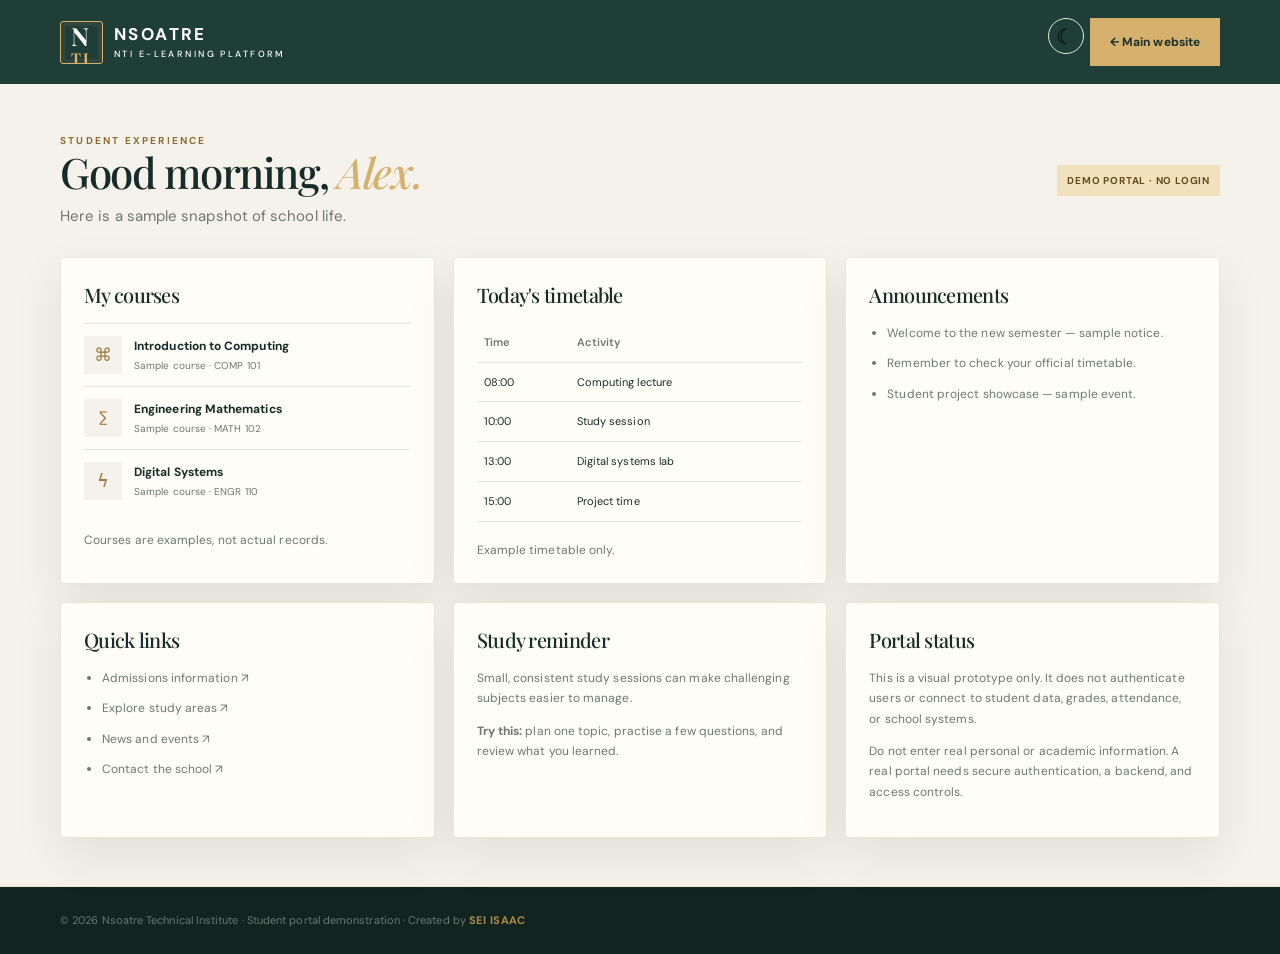
==== commit ac086ca8: "Update student portal branding to NTI E-learning platform" ====
--- a/portal.html
+++ b/portal.html
@@ -1,7 +1,7 @@
 <!doctype html>
 <html lang="en">
-<head><meta charset="utf-8"><meta name="viewport" content="width=device-width,initial-scale=1"><meta name="description" content="Nsoatre Technical Institute student portal visual demo"><title>Student Portal Preview | Nsoatre Technical Institute</title><link rel="preconnect" href="https://fonts.googleapis.com"><link rel="preconnect" href="https://fonts.gstatic.com" crossorigin><link href="https://fonts.googleapis.com/css2?family=DM+Sans:wght@400;500;600;700&family=Playfair+Display:wght@500;600&display=swap" rel="stylesheet"><link rel="stylesheet" href="styles.css"><script src="portal.js" defer></script></head>
-<body class="portal-page"><header class="portal-header"><div class="wrap portal-nav"><a class="brand" href="index.html"><span class="crest">N<span>TI</span></span><span>NSOATRE<small>TECHNICAL INSTITUTE</small></span></a><div class="header-tools"><button class="icon-button" id="theme-toggle" aria-label="Toggle dark mode">☾</button><a class="button gold" href="index.html">← Main website</a></div></div></header>
+<head><meta charset="utf-8"><meta name="viewport" content="width=device-width,initial-scale=1"><meta name="description" content="Nsoatre Technical Institute student portal visual demo"><title>NTI E-learning Platform | Student Portal Demo</title><link rel="preconnect" href="https://fonts.googleapis.com"><link rel="preconnect" href="https://fonts.gstatic.com" crossorigin><link href="https://fonts.googleapis.com/css2?family=DM+Sans:wght@400;500;600;700&family=Playfair+Display:wght@500;600&display=swap" rel="stylesheet"><link rel="stylesheet" href="styles.css"><script src="portal.js" defer></script></head>
+<body class="portal-page"><header class="portal-header"><div class="wrap portal-nav"><a class="brand" href="index.html"><span class="crest">N<span>TI</span></span><span>NSOATRE<small>NTI E-LEARNING PLATFORM</small></span></a><div class="header-tools"><button class="icon-button" id="theme-toggle" aria-label="Toggle dark mode">☾</button><a class="button gold" href="index.html">← Main website</a></div></div></header>
 <main class="wrap portal-main"><div class="portal-welcome"><div><p class="eyebrow dark">STUDENT EXPERIENCE</p><h1>Good morning, <em>Alex.</em></h1><p>Here is a sample snapshot of school life.</p></div><span class="demo-label">DEMO PORTAL · NO LOGIN</span></div>
 <div class="portal-grid"><section class="portal-card"><h2>My courses</h2><div class="portal-course"><span class="course-icon">⌘</span><div><b>Introduction to Computing</b><small>Sample course · COMP 101</small></div></div><div class="portal-course"><span class="course-icon">∑</span><div><b>Engineering Mathematics</b><small>Sample course · MATH 102</small></div></div><div class="portal-course"><span class="course-icon">ϟ</span><div><b>Digital Systems</b><small>Sample course · ENGR 110</small></div></div><p class="note">Courses are examples, not actual records.</p></section>
 <section class="portal-card"><h2>Today's timetable</h2><table class="portal-table"><thead><tr><th>Time</th><th>Activity</th></tr></thead><tbody><tr><td>08:00</td><td>Computing lecture</td></tr><tr><td>10:00</td><td>Study session</td></tr><tr><td>13:00</td><td>Digital systems lab</td></tr><tr><td>15:00</td><td>Project time</td></tr></tbody></table><p class="note">Example timetable only.</p></section>
--- a/styles.css
+++ b/styles.css
@@ -1,4 +1,4 @@
-:root{--ink:#172c29;--green:#203e38;--gold:#d5b16d;--cream:#f5f2eb;--paper:#fffdf8;--muted:#6d7771;--serif:"Playfair Display",Georgia,serif;--sans:"DM Sans",Arial,sans-serif}*{box-sizing:border-box}html{scroll-behavior:smooth;scroll-padding-top:90px}body{margin:0;background:var(--paper);color:var(--ink);font-family:var(--sans);font-size:15px;line-height:1.7}img{display:block;width:100%;object-fit:cover}a{color:inherit;text-decoration:none}button,input,select,textarea{font:inherit}.wrap{width:min(1160px,calc(100% - 48px));margin:auto}.topline{background:#172c29;color:#d8ded9;font-size:11px;letter-spacing:.04em}.topinner{display:flex;justify-content:space-between;padding:8px 0}.topinner a{color:#fff}.header{background:var(--paper);position:sticky;top:0;z-index:10;border-bottom:1px solid #e9e5dc}.navrow{min-height:84px;display:flex;align-items:center;justify-content:space-between;gap:24px}.brand{display:flex;align-items:center;gap:11px;font-size:17px;font-weight:700;letter-spacing:.12em;line-height:1.15}.brand small{display:block;font-size:9px;letter-spacing:.27em;font-weight:500;margin-top:5px}.crest{height:43px;width:43px;border:1px solid var(--gold);display:grid;place-items:center;font-family:var(--serif);font-size:25px;position:relative}.crest span{font-size:15px;color:var(--gold)}nav{display:flex;align-items:center;gap:29px;font-size:12px;font-weight:600}nav a:not(.apply):hover,.underlink:hover{color:#b48b43}.apply{background:var(--green);color:#fff;padding:13px 17px}.menu{display:none;border:0;background:none;font-size:25px;color:var(--green)}.hero{min-height:600px;background:var(--green);color:white;position:relative;overflow:hidden;display:flex;align-items:center}.hero-photo{position:absolute;inset:0 0 0 39%;background:linear-gradient(90deg,#203e38 0%,rgba(32,62,56,.72) 20%,rgba(32,62,56,.1) 100%),url("https://sdbaos.org/storage/2022/08/IMG-20210501-WA0004.jpg") center/cover}.hero-content{position:relative;padding:88px 0;z-index:1}.eyebrow{font-size:10px;letter-spacing:.22em;font-weight:700;color:var(--gold);margin:0 0 20px}.eyebrow.dark{color:#8b6c34}h1,h2,h3,p{margin-top:0}h1,h2{font-family:var(--serif);font-weight:500;letter-spacing:-.035em;line-height:1.1}h1{font-size:clamp(52px,6vw,82px);margin-bottom:24px}h1 em,h2 em{font-weight:500;color:var(--gold)}.hero-text{max-width:430px;color:#dce3de;font-size:15px;line-height:1.9}.actions{display:flex;align-items:center;gap:27px;margin:30px 0}.button{display:inline-flex;justify-content:center;align-items:center;gap:8px;border:0;padding:14px 20px;font-weight:700;font-size:12px;cursor:pointer}.gold{background:var(--gold);color:#1e302b}.gold:hover{background:#e4c58c}.underlink{font-size:12px;font-weight:700;border-bottom:1px solid currentColor;padding-bottom:4px}.hero-foot{margin-top:47px;font-family:var(--serif);font-style:italic;font-size:14px;color:#c8d3cd}.vertical{position:absolute;right:25px;bottom:40px;writing-mode:vertical-rl;font-size:9px;letter-spacing:.24em;color:#e5d5b2}.quick{background:#fffdf8;border-bottom:1px solid #e9e5dc}.quickgrid{display:grid;grid-template-columns:repeat(3,1fr)}.quickgrid>a{display:flex;align-items:center;gap:17px;padding:25px 23px;border-right:1px solid #e9e5dc}.quickgrid>a:first-child{border-left:1px solid #e9e5dc}.quickgrid>a>span{color:#a17c3f;font-size:24px}.quickgrid b,.quickgrid small{display:block}.quickgrid b{font-size:12px}.quickgrid small{font-size:11px;color:var(--muted)}.quickgrid i{margin-left:auto;font-style:normal}.section{padding:105px 0}.about{display:grid;grid-template-columns:1fr 1fr;align-items:center;gap:95px}.aboutpic{position:relative;padding:0 25px 25px 0}.aboutpic img{height:475px}.aboutpic:after{content:"";position:absolute;z-index:-1;right:0;bottom:0;width:72%;height:72%;background:#e9e2d3}.piclabel{position:absolute;left:-15px;bottom:57px;background:#fffdf8;padding:13px 18px;font-size:10px;box-shadow:0 10px 30px #15251b12}.floatcard{position:absolute;right:0;top:28px;background:var(--gold);padding:17px 22px;display:flex;flex-direction:column}.floatcard b{font-family:var(--serif);font-size:19px}.floatcard small{font-size:10px}.about h2,.section h2,.contact h2,.admissions h2{font-size:clamp(40px,4.5vw,58px);margin-bottom:24px}.about h2 em,.section h2 em{color:#a17c3f}.lead{font-family:var(--serif);font-size:20px;line-height:1.5}.muted{color:var(--muted);font-size:13px;line-height:1.9}.darklink{display:inline-block;margin-top:12px;color:var(--ink)}.stats{display:flex;gap:30px;border-top:1px solid #e3ded3;margin-top:35px;padding-top:24px}.stats div{display:flex;flex-direction:column}.stats b{font-family:var(--serif);font-size:26px;color:#a17c3f}.stats small{font-size:10px;color:var(--muted)}.academics{background:var(--cream)}.sectionhead{display:flex;align-items:end;justify-content:space-between;gap:40px;margin-bottom:35px}.sectionhead h2{margin:0}.sectionhead>.muted{max-width:390px;margin-bottom:6px}.programs{display:grid;grid-template-columns:repeat(3,1fr);gap:19px}.program{height:410px;position:relative;overflow:hidden;background:#1c302b;color:white}.program img{height:100%;transition:transform .6s}.program:hover img{transform:scale(1.06)}.shade{position:absolute;inset:0;background:linear-gradient(0deg,rgba(12,26,22,.92),transparent 78%)}.programtext{position:absolute;left:27px;right:22px;bottom:26px}.programtext small{font-size:9px;letter-spacing:.17em;color:#e6c783}.program h3{font-family:var(--serif);font-weight:500;font-size:29px;line-height:1.18;margin:12px 0 23px}.programtext a{display:flex;justify-content:space-between;border-top:1px solid #ffffff65;padding-top:12px;font-size:11px}.note{font-size:10px;color:#8a918b;line-height:1.7;margin:18px 0 0}.admissions{position:relative;background:#1c3933;color:#fff;padding:95px 0;overflow:hidden}.admitphoto{position:absolute;inset:0 0 0 54%;background:linear-gradient(90deg,#1c3933 0%,rgba(28,57,51,.82) 25%,rgba(28,57,51,.48) 100%),url("https://www.unicef.org/ghana/sites/unicef.org.ghana/files/styles/media_large_image/public/UNI1009886.webp?itok=jZ_BGwE8") center/cover}.admitgrid{position:relative;display:grid;grid-template-columns:.85fr 1fr;gap:100px;align-items:center}.admissions h2{font-size:55px}.admissions>div p:not(.eyebrow):not(.note){color:#d0d9d3;font-size:13px;max-width:370px;margin-bottom:25px}.steps{border-top:1px solid #ffffff4d}.steps article{display:grid;grid-template-columns:35px 1fr 18px;gap:14px;align-items:start;padding:20px 0;border-bottom:1px solid #ffffff4d}.steps article>span{font-family:var(--serif);font-size:18px;color:var(--gold)}.steps h3{font-size:14px;margin:0 0 4px}.steps article p{font-size:11px!important;margin:0!important}.steps article>b{color:var(--gold)}.lightnote{color:#c0ccc5}.newsgrid{display:grid;grid-template-columns:repeat(3,1fr);gap:27px}.newsgrid article>img{height:220px;margin-bottom:18px}.meta{font-size:9px;letter-spacing:.12em;color:#9b783c;font-weight:700;margin-bottom:9px}.newsgrid h3{font-family:var(--serif);font-size:22px;font-weight:500;line-height:1.35;margin-bottom:10px}.contact{background:#172e29;color:white;padding:90px 0}.contactgrid{display:grid;grid-template-columns:1fr 1fr;gap:100px}.contact h2{font-size:56px}.contact>div p:not(.eyebrow):not(.note){max-width:430px;color:#c7d2cc;font-size:13px}.detail{display:flex;align-items:center;gap:16px;margin-top:25px}.detail>span{width:38px;height:38px;display:grid;place-items:center;border:1px solid #71857c;color:var(--gold)}.detail small,.detail b{display:block}.detail small{font-size:9px;letter-spacing:.15em;color:#c5b183}.detail b{font-size:12px;font-weight:500}.form{background:#fffdf8;color:var(--ink);padding:30px 34px}.form h3{font-family:var(--serif);font-size:27px;font-weight:500;margin-bottom:4px}.form>p{font-size:11px;color:var(--muted)}.form label{display:block;font-size:11px;font-weight:700;margin:13px 0 5px}.form input,.form select,.form textarea{width:100%;border:1px solid #dcded7;background:white;padding:11px 12px;color:var(--ink);font-size:12px;border-radius:0}.form textarea{resize:vertical}.form .button{margin-top:18px}.form #feedback{margin:12px 0 0;color:#256b49;font-size:12px}.form .note{display:block}footer{background:#11241f;color:#e7ede8;padding:32px 0 18px}.footertop{display:flex;align-items:center;justify-content:space-between;padding-bottom:25px}.footertop p{font-family:var(--serif);font-size:18px;font-style:italic;color:#c9d2cc;margin:0}.footertop>a:last-child{font-size:11px}.footerbottom{border-top:1px solid #ffffff24;padding-top:16px;display:flex;justify-content:space-between;font-size:10px;color:#aebbb3}@media(max-width:850px){.wrap{width:min(100% - 36px,650px)}.navrow{min-height:72px}.menu{display:block}nav{display:none;position:absolute;top:72px;left:0;right:0;background:var(--paper);padding:20px 24px 26px;flex-direction:column;align-items:stretch;gap:0;border-bottom:1px solid #ddd}nav.open{display:flex}nav a{padding:12px 0}.apply{text-align:center;margin-top:8px}.hero{min-height:570px}.hero-photo{left:0;opacity:.65;background-image:linear-gradient(90deg,rgba(22,48,41,.95),rgba(22,48,41,.55)),url("https://images.unsplash.com/photo-1562774053-701939374585?auto=format&fit=crop&w=1300&q=85")}.hero-content{padding:75px 0}.vertical{display:none}.quickgrid>a{padding:18px 10px;gap:10px}.quickgrid b{font-size:10px}.quickgrid small{font-size:9px}.quickgrid>a>span{font-size:20px}.about{gap:40px}.aboutpic img{height:380px}.stats{gap:15px}.stats small{font-size:9px}.program{height:350px}.programtext{left:17px;right:15px}.program h3{font-size:24px}.admitgrid{gap:40px}.contactgrid{gap:40px}}@media(max-width:620px){.topinner{font-size:9px}.topinner span:last-child{display:none}h1{font-size:56px}.hero{min-height:550px}.hero-text{max-width:330px}.actions{align-items:flex-start;flex-direction:column;gap:17px}.quickgrid{grid-template-columns:1fr}.quickgrid>a,.quickgrid>a:first-child{border-left:0;border-right:0;border-bottom:1px solid #e9e5dc;padding:15px 4px}.quickgrid>a:last-child{border-bottom:0}.section{padding:70px 0}.about{grid-template-columns:1fr;gap:48px}.aboutpic{max-width:470px;margin:auto;width:100%}.aboutpic img{height:380px}.about h2,.section h2{font-size:46px}.sectionhead{display:block}.sectionhead>.muted{margin-top:20px}.programs,.newsgrid{grid-template-columns:1fr}.program{height:390px}.newsgrid{gap:34px}.newsgrid article>img{height:230px}.admissions{padding:70px 0}.admitphoto{inset:0;background:linear-gradient(90deg,rgba(28,57,51,.94),rgba(28,57,51,.87)),url("https://images.unsplash.com/photo-1523050854058-8df90110c9f1?auto=format&fit=crop&w=900&q=80") center/cover}.admitgrid{grid-template-columns:1fr;gap:45px}.admissions h2{font-size:48px}.contact{padding:70px 0}.contactgrid{grid-template-columns:1fr;gap:40px}.contact h2{font-size:48px}.form{padding:25px 20px}.footertop{flex-wrap:wrap;gap:22px}.footertop p{font-size:15px}.footerbottom{gap:8px;flex-direction:column}.stats{justify-content:space-between}}
+:root{--ink:#172c29;--green:#203e38;--gold:#d5b16d;--cream:#f5f2eb;--paper:#fffdf8;--muted:#6d7771;--serif:"Playfair Display",Georgia,serif;--sans:"DM Sans",Arial,sans-serif}*{box-sizing:border-box}html{scroll-behavior:smooth;scroll-padding-top:90px}body{margin:0;background:var(--paper);color:var(--ink);font-family:var(--sans);font-size:15px;line-height:1.7}img{display:block;width:100%;object-fit:cover}a{color:inherit;text-decoration:none}button,input,select,textarea{font:inherit}.wrap{width:min(1160px,calc(100% - 48px));margin:auto}.topline{background:#172c29;color:#d8ded9;font-size:11px;letter-spacing:.04em}.topinner{display:flex;justify-content:space-between;padding:8px 0}.topinner a{color:#fff}.header{background:var(--paper);position:sticky;top:0;z-index:10;border-bottom:1px solid #e9e5dc}.navrow{min-height:84px;display:flex;align-items:center;justify-content:space-between;gap:24px}.brand{display:flex;align-items:center;gap:11px;font-size:17px;font-weight:700;letter-spacing:.12em;line-height:1.15}.brand small{display:block;font-size:9px;letter-spacing:.27em;font-weight:500;margin-top:5px}.crest{height:43px;width:43px;border:1px solid var(--gold);display:grid;place-items:center;font-family:var(--serif);font-size:25px;position:relative}.crest span{font-size:15px;color:var(--gold)}nav{display:flex;align-items:center;gap:29px;font-size:12px;font-weight:600}nav a:not(.apply):hover,.underlink:hover{color:#b48b43}.apply{background:var(--green);color:#fff;padding:13px 17px}.menu{display:none;border:0;background:none;font-size:25px;color:var(--green)}.hero{min-height:600px;background:var(--green);color:white;position:relative;overflow:hidden;display:flex;align-items:center}.hero-photo{position:absolute;inset:0 0 0 39%;background:linear-gradient(120deg,#203e38 0%,#385b50 55%,#78917c 100%)}.hero-content{position:relative;padding:88px 0;z-index:1}.eyebrow{font-size:10px;letter-spacing:.22em;font-weight:700;color:var(--gold);margin:0 0 20px}.eyebrow.dark{color:#8b6c34}h1,h2,h3,p{margin-top:0}h1,h2{font-family:var(--serif);font-weight:500;letter-spacing:-.035em;line-height:1.1}h1{font-size:clamp(52px,6vw,82px);margin-bottom:24px}h1 em,h2 em{font-weight:500;color:var(--gold)}.hero-text{max-width:430px;color:#dce3de;font-size:15px;line-height:1.9}.actions{display:flex;align-items:center;gap:27px;margin:30px 0}.button{display:inline-flex;justify-content:center;align-items:center;gap:8px;border:0;padding:14px 20px;font-weight:700;font-size:12px;cursor:pointer}.gold{background:var(--gold);color:#1e302b}.gold:hover{background:#e4c58c}.underlink{font-size:12px;font-weight:700;border-bottom:1px solid currentColor;padding-bottom:4px}.hero-foot{margin-top:47px;font-family:var(--serif);font-style:italic;font-size:14px;color:#c8d3cd}.vertical{position:absolute;right:25px;bottom:40px;writing-mode:vertical-rl;font-size:9px;letter-spacing:.24em;color:#e5d5b2}.quick{background:#fffdf8;border-bottom:1px solid #e9e5dc}.quickgrid{display:grid;grid-template-columns:repeat(3,1fr)}.quickgrid>a{display:flex;align-items:center;gap:17px;padding:25px 23px;border-right:1px solid #e9e5dc}.quickgrid>a:first-child{border-left:1px solid #e9e5dc}.quickgrid>a>span{color:#a17c3f;font-size:24px}.quickgrid b,.quickgrid small{display:block}.quickgrid b{font-size:12px}.quickgrid small{font-size:11px;color:var(--muted)}.quickgrid i{margin-left:auto;font-style:normal}.section{padding:105px 0}.about{display:grid;grid-template-columns:1fr 1fr;align-items:center;gap:95px}.aboutpic{position:relative;padding:0 25px 25px 0}.aboutpic img{height:475px}.aboutpic:after{content:"";position:absolute;z-index:-1;right:0;bottom:0;width:72%;height:72%;background:#e9e2d3}.piclabel{position:absolute;left:-15px;bottom:57px;background:#fffdf8;padding:13px 18px;font-size:10px;box-shadow:0 10px 30px #15251b12}.floatcard{position:absolute;right:0;top:28px;background:var(--gold);padding:17px 22px;display:flex;flex-direction:column}.floatcard b{font-family:var(--serif);font-size:19px}.floatcard small{font-size:10px}.about h2,.section h2,.contact h2,.admissions h2{font-size:clamp(40px,4.5vw,58px);margin-bottom:24px}.about h2 em,.section h2 em{color:#a17c3f}.lead{font-family:var(--serif);font-size:20px;line-height:1.5}.muted{color:var(--muted);font-size:13px;line-height:1.9}.darklink{display:inline-block;margin-top:12px;color:var(--ink)}.stats{display:flex;gap:30px;border-top:1px solid #e3ded3;margin-top:35px;padding-top:24px}.stats div{display:flex;flex-direction:column}.stats b{font-family:var(--serif);font-size:26px;color:#a17c3f}.stats small{font-size:10px;color:var(--muted)}.academics{background:var(--cream)}.sectionhead{display:flex;align-items:end;justify-content:space-between;gap:40px;margin-bottom:35px}.sectionhead h2{margin:0}.sectionhead>.muted{max-width:390px;margin-bottom:6px}.programs{display:grid;grid-template-columns:repeat(3,1fr);gap:19px}.program{height:410px;position:relative;overflow:hidden;background:#1c302b;color:white}.program img{height:100%;transition:transform .6s}.program:hover img{transform:scale(1.06)}.shade{position:absolute;inset:0;background:linear-gradient(0deg,rgba(12,26,22,.92),transparent 78%)}.programtext{position:absolute;left:27px;right:22px;bottom:26px}.programtext small{font-size:9px;letter-spacing:.17em;color:#e6c783}.program h3{font-family:var(--serif);font-weight:500;font-size:29px;line-height:1.18;margin:12px 0 23px}.programtext a{display:flex;justify-content:space-between;border-top:1px solid #ffffff65;padding-top:12px;font-size:11px}.note{font-size:10px;color:#8a918b;line-height:1.7;margin:18px 0 0}.admissions{position:relative;background:#1c3933;color:#fff;padding:95px 0;overflow:hidden}.admitphoto{position:absolute;inset:0 0 0 54%;background:linear-gradient(90deg,#1c3933 0%,rgba(28,57,51,.82) 25%,rgba(28,57,51,.48) 100%),url("https://www.unicef.org/ghana/sites/unicef.org.ghana/files/styles/media_large_image/public/UNI1009886.webp?itok=jZ_BGwE8") center/cover}.admitgrid{position:relative;display:grid;grid-template-columns:.85fr 1fr;gap:100px;align-items:center}.admissions h2{font-size:55px}.admissions>div p:not(.eyebrow):not(.note){color:#d0d9d3;font-size:13px;max-width:370px;margin-bottom:25px}.steps{border-top:1px solid #ffffff4d}.steps article{display:grid;grid-template-columns:35px 1fr 18px;gap:14px;align-items:start;padding:20px 0;border-bottom:1px solid #ffffff4d}.steps article>span{font-family:var(--serif);font-size:18px;color:var(--gold)}.steps h3{font-size:14px;margin:0 0 4px}.steps article p{font-size:11px!important;margin:0!important}.steps article>b{color:var(--gold)}.lightnote{color:#c0ccc5}.newsgrid{display:grid;grid-template-columns:repeat(3,1fr);gap:27px}.newsgrid article>img{height:220px;margin-bottom:18px}.meta{font-size:9px;letter-spacing:.12em;color:#9b783c;font-weight:700;margin-bottom:9px}.newsgrid h3{font-family:var(--serif);font-size:22px;font-weight:500;line-height:1.35;margin-bottom:10px}.contact{background:#172e29;color:white;padding:90px 0}.contactgrid{display:grid;grid-template-columns:1fr 1fr;gap:100px}.contact h2{font-size:56px}.contact>div p:not(.eyebrow):not(.note){max-width:430px;color:#c7d2cc;font-size:13px}.detail{display:flex;align-items:center;gap:16px;margin-top:25px}.detail>span{width:38px;height:38px;display:grid;place-items:center;border:1px solid #71857c;color:var(--gold)}.detail small,.detail b{display:block}.detail small{font-size:9px;letter-spacing:.15em;color:#c5b183}.detail b{font-size:12px;font-weight:500}.form{background:#fffdf8;color:var(--ink);padding:30px 34px}.form h3{font-family:var(--serif);font-size:27px;font-weight:500;margin-bottom:4px}.form>p{font-size:11px;color:var(--muted)}.form label{display:block;font-size:11px;font-weight:700;margin:13px 0 5px}.form input,.form select,.form textarea{width:100%;border:1px solid #dcded7;background:white;padding:11px 12px;color:var(--ink);font-size:12px;border-radius:0}.form textarea{resize:vertical}.form .button{margin-top:18px}.form #feedback{margin:12px 0 0;color:#256b49;font-size:12px}.form .note{display:block}footer{background:#11241f;color:#e7ede8;padding:32px 0 18px}.footertop{display:flex;align-items:center;justify-content:space-between;padding-bottom:25px}.footertop p{font-family:var(--serif);font-size:18px;font-style:italic;color:#c9d2cc;margin:0}.footertop>a:last-child{font-size:11px}.footerbottom{border-top:1px solid #ffffff24;padding-top:16px;display:flex;justify-content:space-between;font-size:10px;color:#aebbb3}@media(max-width:850px){.wrap{width:min(100% - 36px,650px)}.navrow{min-height:72px}.menu{display:block}nav{display:none;position:absolute;top:72px;left:0;right:0;background:var(--paper);padding:20px 24px 26px;flex-direction:column;align-items:stretch;gap:0;border-bottom:1px solid #ddd}nav.open{display:flex}nav a{padding:12px 0}.apply{text-align:center;margin-top:8px}.hero{min-height:570px}.hero-photo{left:0;opacity:.65;background-image:linear-gradient(90deg,rgba(22,48,41,.95),rgba(22,48,41,.55)),url("https://images.unsplash.com/photo-1562774053-701939374585?auto=format&fit=crop&w=1300&q=85")}.hero-content{padding:75px 0}.vertical{display:none}.quickgrid>a{padding:18px 10px;gap:10px}.quickgrid b{font-size:10px}.quickgrid small{font-size:9px}.quickgrid>a>span{font-size:20px}.about{gap:40px}.aboutpic img{height:380px}.stats{gap:15px}.stats small{font-size:9px}.program{height:350px}.programtext{left:17px;right:15px}.program h3{font-size:24px}.admitgrid{gap:40px}.contactgrid{gap:40px}}@media(max-width:620px){.topinner{font-size:9px}.topinner span:last-child{display:none}h1{font-size:56px}.hero{min-height:550px}.hero-text{max-width:330px}.actions{align-items:flex-start;flex-direction:column;gap:17px}.quickgrid{grid-template-columns:1fr}.quickgrid>a,.quickgrid>a:first-child{border-left:0;border-right:0;border-bottom:1px solid #e9e5dc;padding:15px 4px}.quickgrid>a:last-child{border-bottom:0}.section{padding:70px 0}.about{grid-template-columns:1fr;gap:48px}.aboutpic{max-width:470px;margin:auto;width:100%}.aboutpic img{height:380px}.about h2,.section h2{font-size:46px}.sectionhead{display:block}.sectionhead>.muted{margin-top:20px}.programs,.newsgrid{grid-template-columns:1fr}.program{height:390px}.newsgrid{gap:34px}.newsgrid article>img{height:230px}.admissions{padding:70px 0}.admitphoto{inset:0;background:linear-gradient(90deg,rgba(28,57,51,.94),rgba(28,57,51,.87)),url("https://images.unsplash.com/photo-1523050854058-8df90110c9f1?auto=format&fit=crop&w=900&q=80") center/cover}.admitgrid{grid-template-columns:1fr;gap:45px}.admissions h2{font-size:48px}.contact{padding:70px 0}.contactgrid{grid-template-columns:1fr;gap:40px}.contact h2{font-size:48px}.form{padding:25px 20px}.footertop{flex-wrap:wrap;gap:22px}.footertop p{font-size:15px}.footerbottom{gap:8px;flex-direction:column}.stats{justify-content:space-between}}
 /* Interactive enhancements */
 .header-tools{display:flex;gap:6px}.icon-button{width:36px;height:36px;border:1px solid #e9e5dc;background:transparent;border-radius:50%;font-size:21px;cursor:pointer}.program-controls{display:flex;justify-content:space-between;align-items:center;gap:16px;margin-bottom:22px}.search-field{display:flex;align-items:center;gap:10px;border:1px solid #e9e5dc;background:#fffdf8;padding:0 13px;min-height:44px;min-width:250px}.search-field input{border:0;outline:0;background:transparent;width:100%;font-size:12px}.filter-buttons{display:flex;gap:7px;flex-wrap:wrap}.filter{border:1px solid #e9e5dc;background:#fffdf8;padding:9px 13px;font-size:11px;cursor:pointer}.filter.active,.filter:hover{background:#203e38;color:white}.program[hidden]{display:none}.empty-state{padding:24px;text-align:center;color:#6d7771}.gallery{display:grid;grid-template-columns:repeat(3,1fr);gap:14px}.gallery-item{position:relative;border:0;padding:0;height:220px;overflow:hidden;cursor:pointer;background:#203e38;color:white}.gallery-item img{height:100%;transition:transform .4s}.gallery-item:hover img{transform:scale(1.05)}.gallery-item span{position:absolute;left:14px;bottom:12px;font-size:12px;font-weight:700;text-shadow:0 1px 5px #000}.faq-layout{display:grid;grid-template-columns:.8fr 1.2fr;gap:70px}.faq-list details{border-bottom:1px solid #e9e5dc}.faq-list details:first-child{border-top:1px solid #e9e5dc}.faq-list summary{cursor:pointer;padding:18px 24px 18px 0;font-size:13px;font-weight:700}.faq-list details p{font-size:12px;color:#6d7771}.portal-promo{background:#203e38;color:white;padding:48px 0}.portal-promo-inner{display:flex;align-items:center;justify-content:space-between;gap:28px}.portal-promo h2{font:500 36px var(--serif);margin-bottom:10px}.portal-promo p:not(.eyebrow){color:#d0d9d3;font-size:12px}.back-top{position:fixed;right:20px;bottom:20px;width:42px;height:42px;border:0;border-radius:50%;background:#d5b16d;color:#1e302b;font-size:22px;cursor:pointer;opacity:0;pointer-events:none;z-index:8}.back-top.visible{opacity:1;pointer-events:auto}.modal{border:1px solid #e9e5dc;padding:24px;width:min(650px,calc(100% - 28px));max-height:85vh;overflow:auto;background:#fffdf8;color:#172c29}.modal::backdrop{background:#07140fc9}.modal form{display:flex;justify-content:flex-end}.modal-close{border:0;background:transparent;font-size:28px;cursor:pointer}.search-results a{display:block;padding:12px;border-bottom:1px solid #e9e5dc}.image-modal img{max-height:70vh;object-fit:contain}.footer-links{display:flex;flex-wrap:wrap;gap:16px;font-size:11px}
 @media(max-width:850px){.program-controls{align-items:stretch;flex-direction:column}.search-field{min-width:0}.faq-layout{gap:30px}}
@@ -68,3 +68,14 @@
 .programs{grid-template-columns:repeat(4,minmax(0,1fr))}
 @media(max-width:900px){.programs{grid-template-columns:repeat(2,minmax(0,1fr))}}
 @media(max-width:560px){.programs{grid-template-columns:1fr}}
+
+/* Nsoatre Technical Institute: verified school photographs are pending. */
+.ntiphoto-placeholder{min-height:390px;display:flex;flex-direction:column;align-items:flex-start;justify-content:center;gap:12px;padding:36px;background:linear-gradient(145deg,#203e38,#537365 65%,#b49a5f);color:#fff}
+.ntiphoto-placeholder .placeholder-mark{display:grid;place-items:center;width:78px;height:78px;border:2px solid #e6c783;border-radius:50%;font-weight:800;letter-spacing:.08em;color:#e6c783;font-size:23px}
+.ntiphoto-placeholder strong{font-family:"Playfair Display",serif;font-size:28px}
+.ntiphoto-placeholder>small{font-size:12px;opacity:.9}
+.nti-gallery-placeholders .gallery-item{display:flex;align-items:center;justify-content:center;padding:20px;background:linear-gradient(145deg,#203e38,#537365);text-align:center}
+.nti-gallery-placeholders .gallery-item:nth-child(2){background:linear-gradient(145deg,#405d50,#b49a5f)}
+.nti-gallery-placeholders .gallery-item:nth-child(3){background:linear-gradient(145deg,#243b37,#6d806c)}
+.nti-gallery-placeholders .gallery-item span{position:static;text-shadow:none;font-size:13px;line-height:1.5}
+.news-photo-placeholder{height:150px;display:flex;align-items:center;justify-content:center;margin-bottom:16px;border-radius:3px;background:linear-gradient(145deg,#203e38,#537365);color:#f2d99a;font-weight:800;font-size:12px;letter-spacing:.14em}
